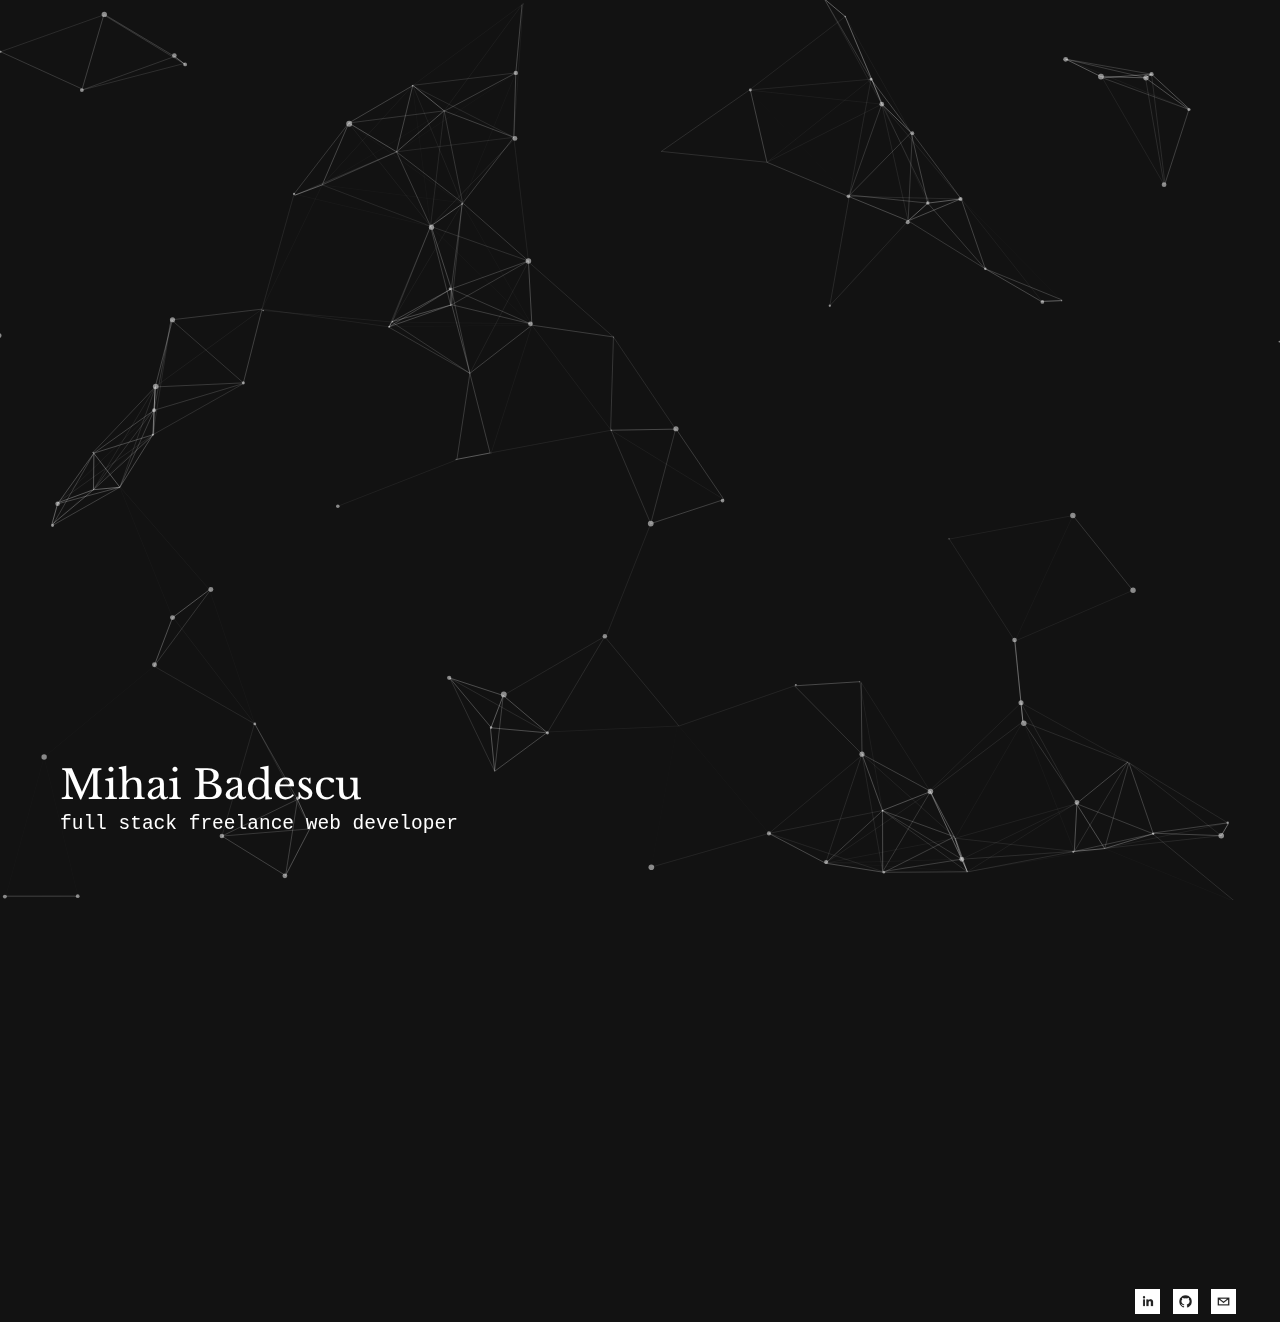
==== index.html @ 4c70988e "initial commit" ====
<!DOCTYPE html>
<html>
  <head>
    <link rel="shortcut icon" type="image/png" href="/favicon.png"/>
    <link href="css/main.css" rel="stylesheet" type="text/css"></link>
    <link rel="stylesheet" type="text/css" href="//fonts.googleapis.com/css?family=Libre+Baskerville:400,400italic,700normal,700italic"/>
    <title>Mihai Badescu</title>
  </head>
  <body>
    <div id='main'>
      <div id="bottom-text">
        <div class="name-box">
          <div class="name">
            Mihai Badescu
          </div>
          <div class="title">
            full stack freelance web developer
          </div>
        </div>
        <div class="links">
          <a href='https://www.linkedin.com/in/mihaibad' target="_blank" ><img src="img/social/linkedin.png" alt="linkedin" /></a>
          <a href='https://github.com/zawarudo' target="_blank" ><img src="img/social/github.png" alt="github" /></a>
          <a href='mailto:mihai@thembad.com'><img src="img/social/email.png" alt="email" /></a>
        </div>
      </div>
    </div>
    <div id="particles-js"></div> 
  </body>
<script src="js/lib/particles.min.js"></script>
<script type="text/javascript">
particlesJS("particles-js", {"particles":{"number":{"value":52,"density":{"enable":true,"value_area":552.4033491425909}},"color":{"value":"#ffffff"},"shape":{"type":"circle","stroke":{"width":0,"color":"#000000"},"polygon":{"nb_sides":4},"image":{"src":"img/github.svg","width":100,"height":100}},"opacity":{"value":0.5,"random":false,"anim":{"enable":false,"speed":1,"opacity_min":0.1,"sync":false}},"size":{"value":3,"random":true,"anim":{"enable":false,"speed":40,"size_min":0.1,"sync":false}},"line_linked":{"enable":true,"distance":150,"color":"#ffffff","opacity":0.4,"width":1},"move":{"enable":true,"speed":6,"direction":"none","random":false,"straight":false,"out_mode":"out","bounce":false,"attract":{"enable":false,"rotateX":600,"rotateY":1200}}},"interactivity":{"detect_on":"window","events":{"onhover":{"enable":false,"mode":"repulse"},"onclick":{"enable":true,"mode":"repulse"},"resize":true},"modes":{"grab":{"distance":400,"line_linked":{"opacity":1}},"bubble":{"distance":400,"size":40,"duration":2,"opacity":8,"speed":3},"repulse":{"distance":200,"duration":0.4},"push":{"particles_nb":4},"remove":{"particles_nb":2}}},"retina_detect":true});
</script>
<script>
  (function(i,s,o,g,r,a,m){i['GoogleAnalyticsObject']=r;i[r]=i[r]||function(){
  (i[r].q=i[r].q||[]).push(arguments)},i[r].l=1*new Date();a=s.createElement(o),
  m=s.getElementsByTagName(o)[0];a.async=1;a.src=g;m.parentNode.insertBefore(a,m)
  })(window,document,'script','//www.google-analytics.com/analytics.js','ga');
  ga('create', 'UA-71756042-1', 'auto');
  ga('send', 'pageview');
</script>
</html>
---- css/main.css ----
html, body, div, span, applet, object, iframe,
h1, h2, h3, h4, h5, h6, p, blockquote, pre,
a, abbr, acronym, address, big, cite, code,
del, dfn, em, img, ins, kbd, q, s, samp,
small, strike, strong, sub, sup, tt, var,
b, u, i, center,
dl, dt, dd, ol, ul, li,
fieldset, form, label, legend,
table, caption, tbody, tfoot, thead, tr, th, td,
article, aside, canvas, details, embed,
figure, figcaption, footer, header, hgroup,
menu, nav, output, ruby, section, summary,
time, mark, audio, video {
	margin: 0;
	padding: 0;
	border: 0;
	font-size: 100%;
	font: inherit;
	vertical-align: baseline;
}

/* HTML5 display-role reset for older browsers */
article, aside, details, figcaption, figure,
footer, header, hgroup, menu, nav, section {
	display: block;
}
body {
	line-height: 1;
}
ol, ul {
	list-style: none;
}
blockquote, q {
	quotes: none;
}
blockquote:before, blockquote:after,
q:before, q:after {
	content: '';
	content: none;
}
table {
	border-collapse: collapse;
	border-spacing: 0;
}

body {
  background-color: #121212;
}

@keyframes fadein {
    from { opacity: 0; }
    to   { opacity: 1; }
}

@keyframes slideup {
  from {
    top: 500px;
  }

  to {
    top: 0px;
  }
}

@keyframes fadein {
  from {
    opacity: 0;
  }
  to {
    opacity: 1;
  }
}
div#main{
  z-index: 200;
  background-size: 100%;
  background-repeat: no-repeat;
  background-position: 0% 15%;
  width: 100%;
  height: 100%;
  position: absolute;

  color: white;
  font-family: "Libre Baskerville";
}

.description .phrase, .title {
  animation: fadein 5s forwards;  
}

.title {
  font-family: monospace;
  /*animation: fadein 5s;*/
}

.links a {
  position: relative;
  top: 500px;
  animation: slideup 2s forwards;
}

.links a:nth-child(2) {
  animation-delay: 0.5s;
}

.links a:nth-child(3) {
  animation-delay: 1s;
}


#bottom-text {
  position: absolute;
  bottom: 0;
  width: 100%;

  display: flex;
  justify-content: space-between;
}

#bottom-text div.name-box {
  padding: 40px 0 40px 40px;
}

#bottom-text div.name-box div.name {
  font-size: 250%;
  padding: 20px 20px 0 20px;
}

#bottom-text div.name-box div.title {
  font-size: 150%;
  padding: 10px 20px 20px 20px;
}

#bottom-text div.description {
  padding: 40px 0 50px 20px;
  flex-grow: 2;
}

#bottom-text div.description .phrase {
  padding: 10px;
}

#bottom-text div.links {
  padding: 80px 40px 80px 80px;
}

#bottom-text div.links img {
  width: 25px;
  height: 25px;
  padding: 4px;
}

/* ---- particles.js container ---- */ #particles-js{ animation: fadein 40s forwards; z-index: 100; position:absolute; width: 100%; height: 100%; background-color: #121212; background-image: url(""); background-repeat: no-repeat; background-size: cover; background-position: 50% 50%; } /* ---- stats.js ---- */ .count-particles{ background: #000022; position: absolute; top: 48px; left: 0; width: 80px; color: #13E8E9; font-size: .8em; text-align: left; text-indent: 4px; line-height: 14px; padding-bottom: 2px; font-family: Helvetica, Arial, sans-serif; font-weight: bold; } .js-count-particles{ font-size: 1.1em; } #stats, .count-particles{ -webkit-user-select: none; margin-top: 5px; margin-left: 5px; } #stats{ border-radius: 3px 3px 0 0; overflow: hidden; } .count-particles{ border-radius: 0 0 3px 3px; }
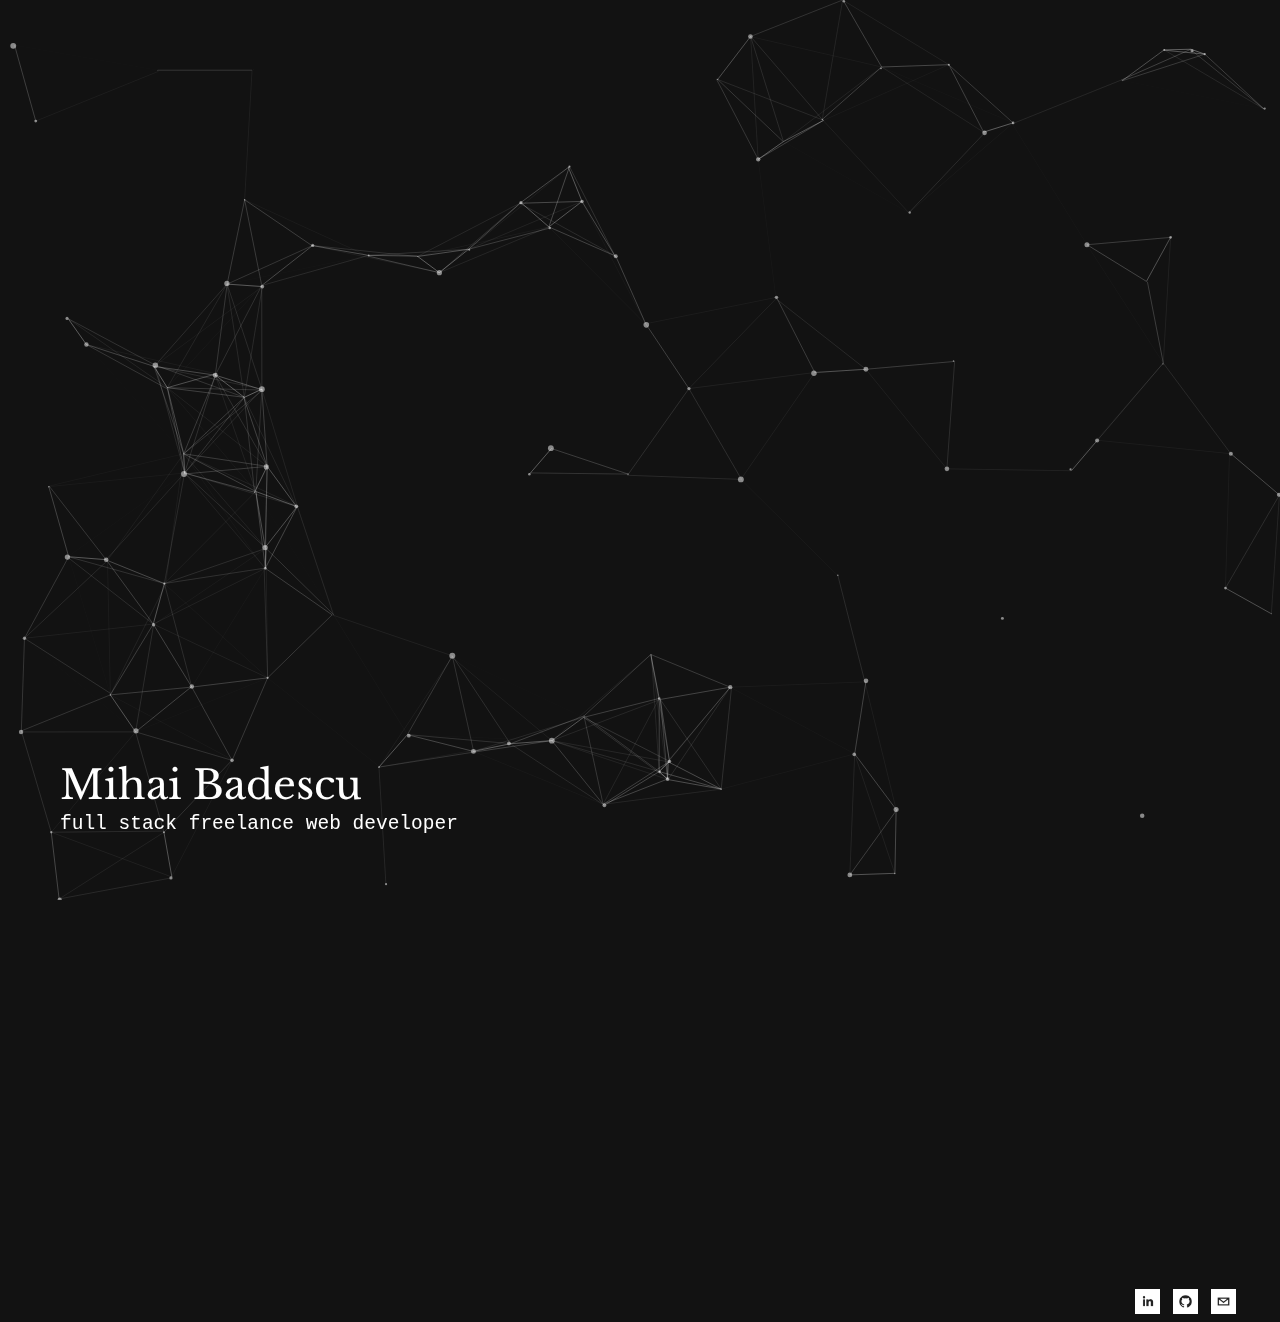
==== commit 5be3712e: "updated analytics" ====
--- a/index.html
+++ b/index.html
@@ -34,8 +34,8 @@
   (function(i,s,o,g,r,a,m){i['GoogleAnalyticsObject']=r;i[r]=i[r]||function(){
   (i[r].q=i[r].q||[]).push(arguments)},i[r].l=1*new Date();a=s.createElement(o),
   m=s.getElementsByTagName(o)[0];a.async=1;a.src=g;m.parentNode.insertBefore(a,m)
-  })(window,document,'script','//www.google-analytics.com/analytics.js','ga');
-  ga('create', 'UA-71756042-1', 'auto');
+  })(window,document,'script','https://www.google-analytics.com/analytics.js','ga');
+  ga('create', 'UA-71756042-2', 'auto');
   ga('send', 'pageview');
 </script>
 </html>
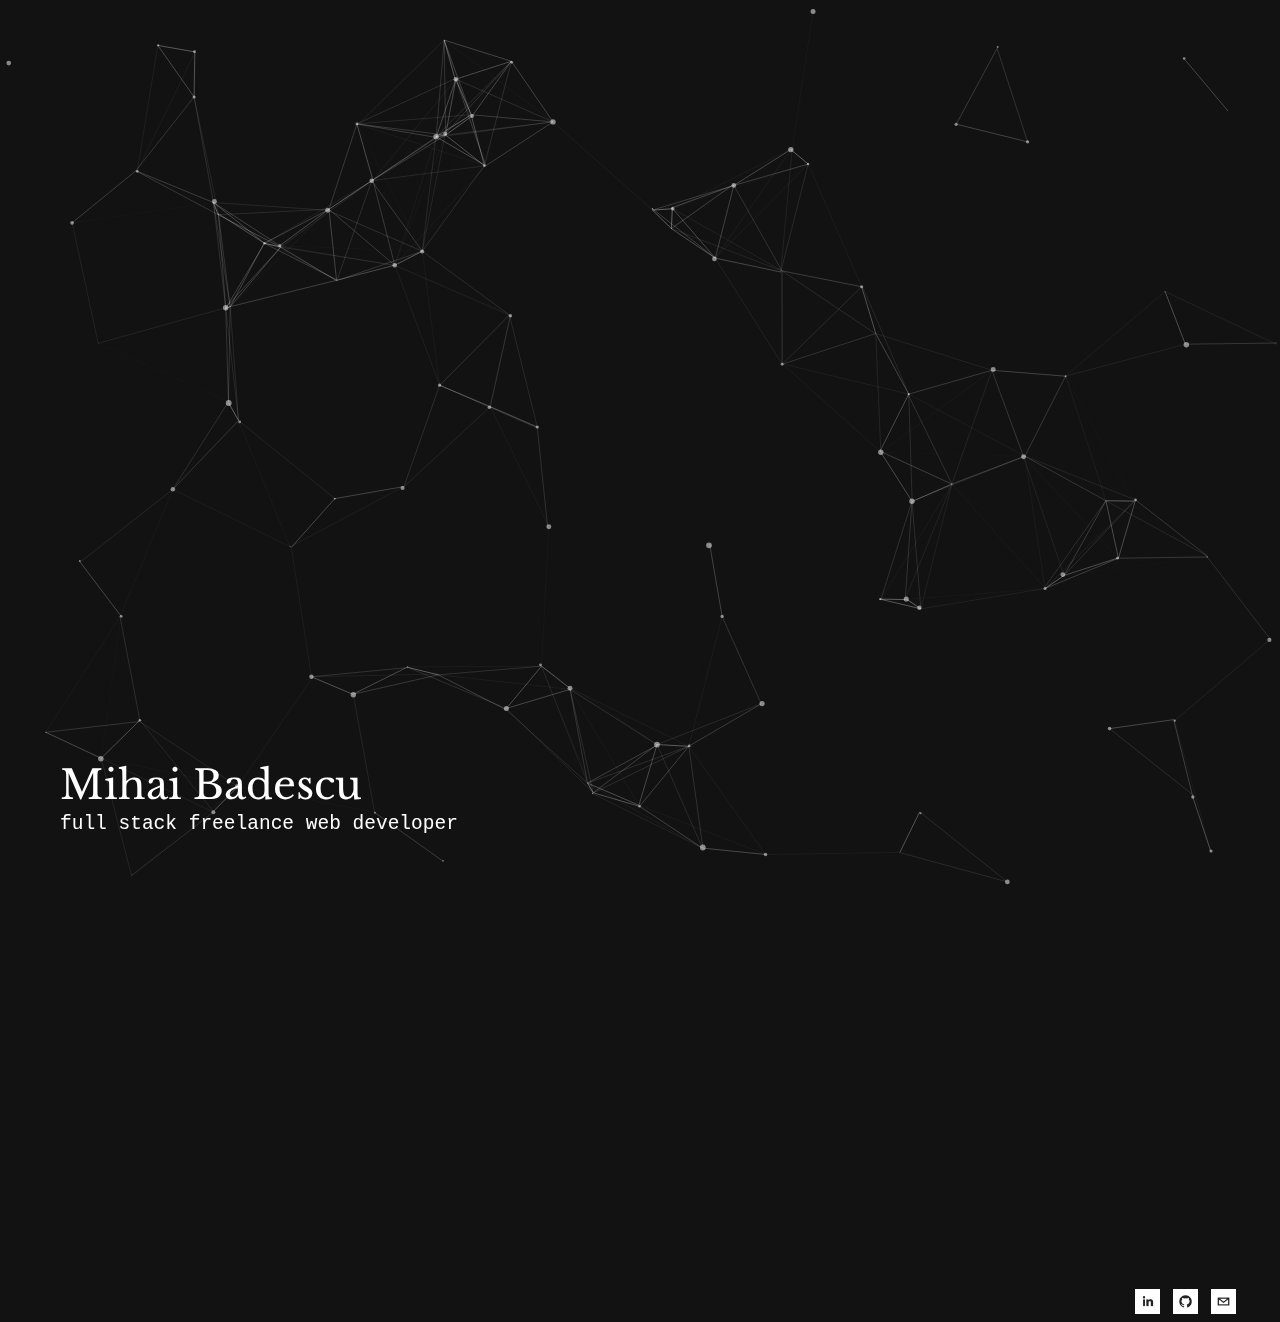
==== commit fd60ce47: "Added click tracking to links" ====
--- a/index.html
+++ b/index.html
@@ -37,5 +37,14 @@
   })(window,document,'script','https://www.google-analytics.com/analytics.js','ga');
   ga('create', 'UA-71756042-2', 'auto');
   ga('send', 'pageview');
+
+  var linksContainer = document.getElementsByClassName('links')[0];
+  var links = linksContainer.getElementsByTagName('a');
+  for(var i = 0; i < links.length; i++) {
+    var link = links[i];
+    link.onclick = function() {
+      ga('send', 'event', 'link', 'click', this.href);
+    }
+  }
 </script>
 </html>
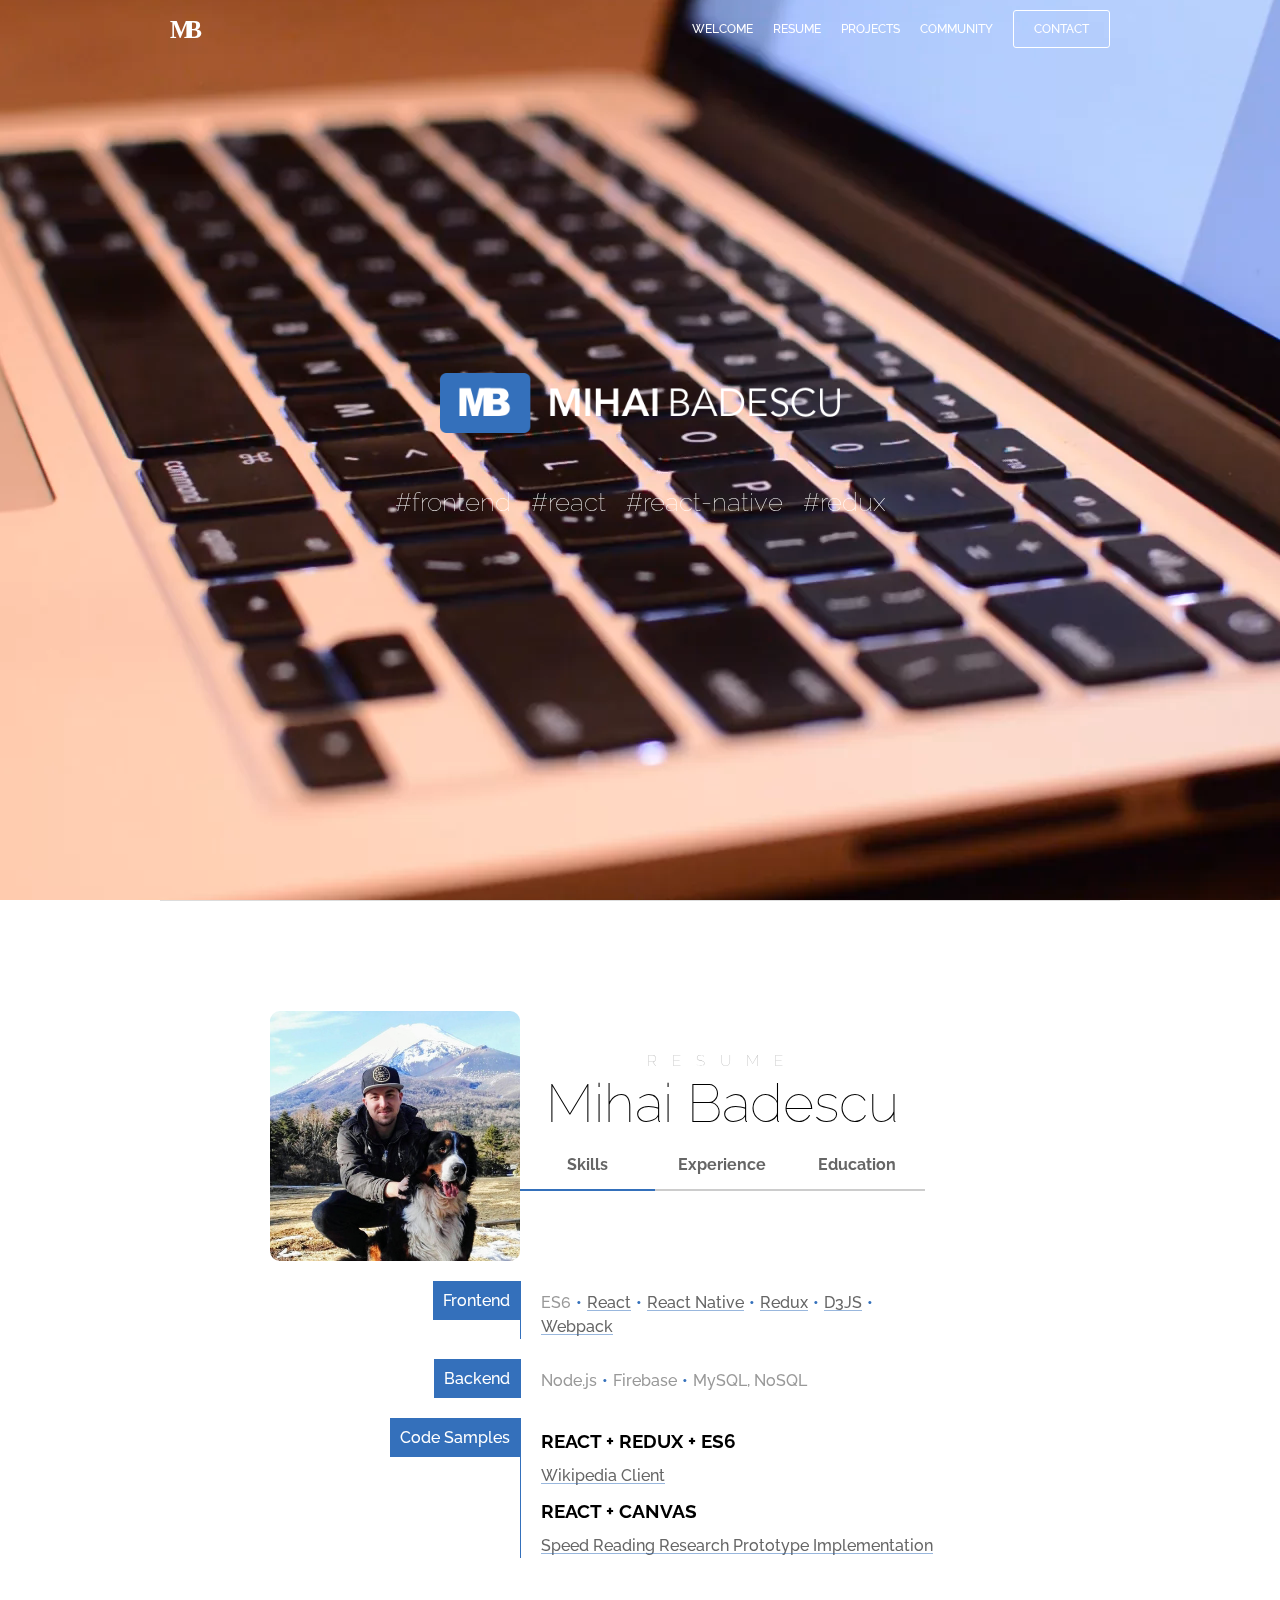
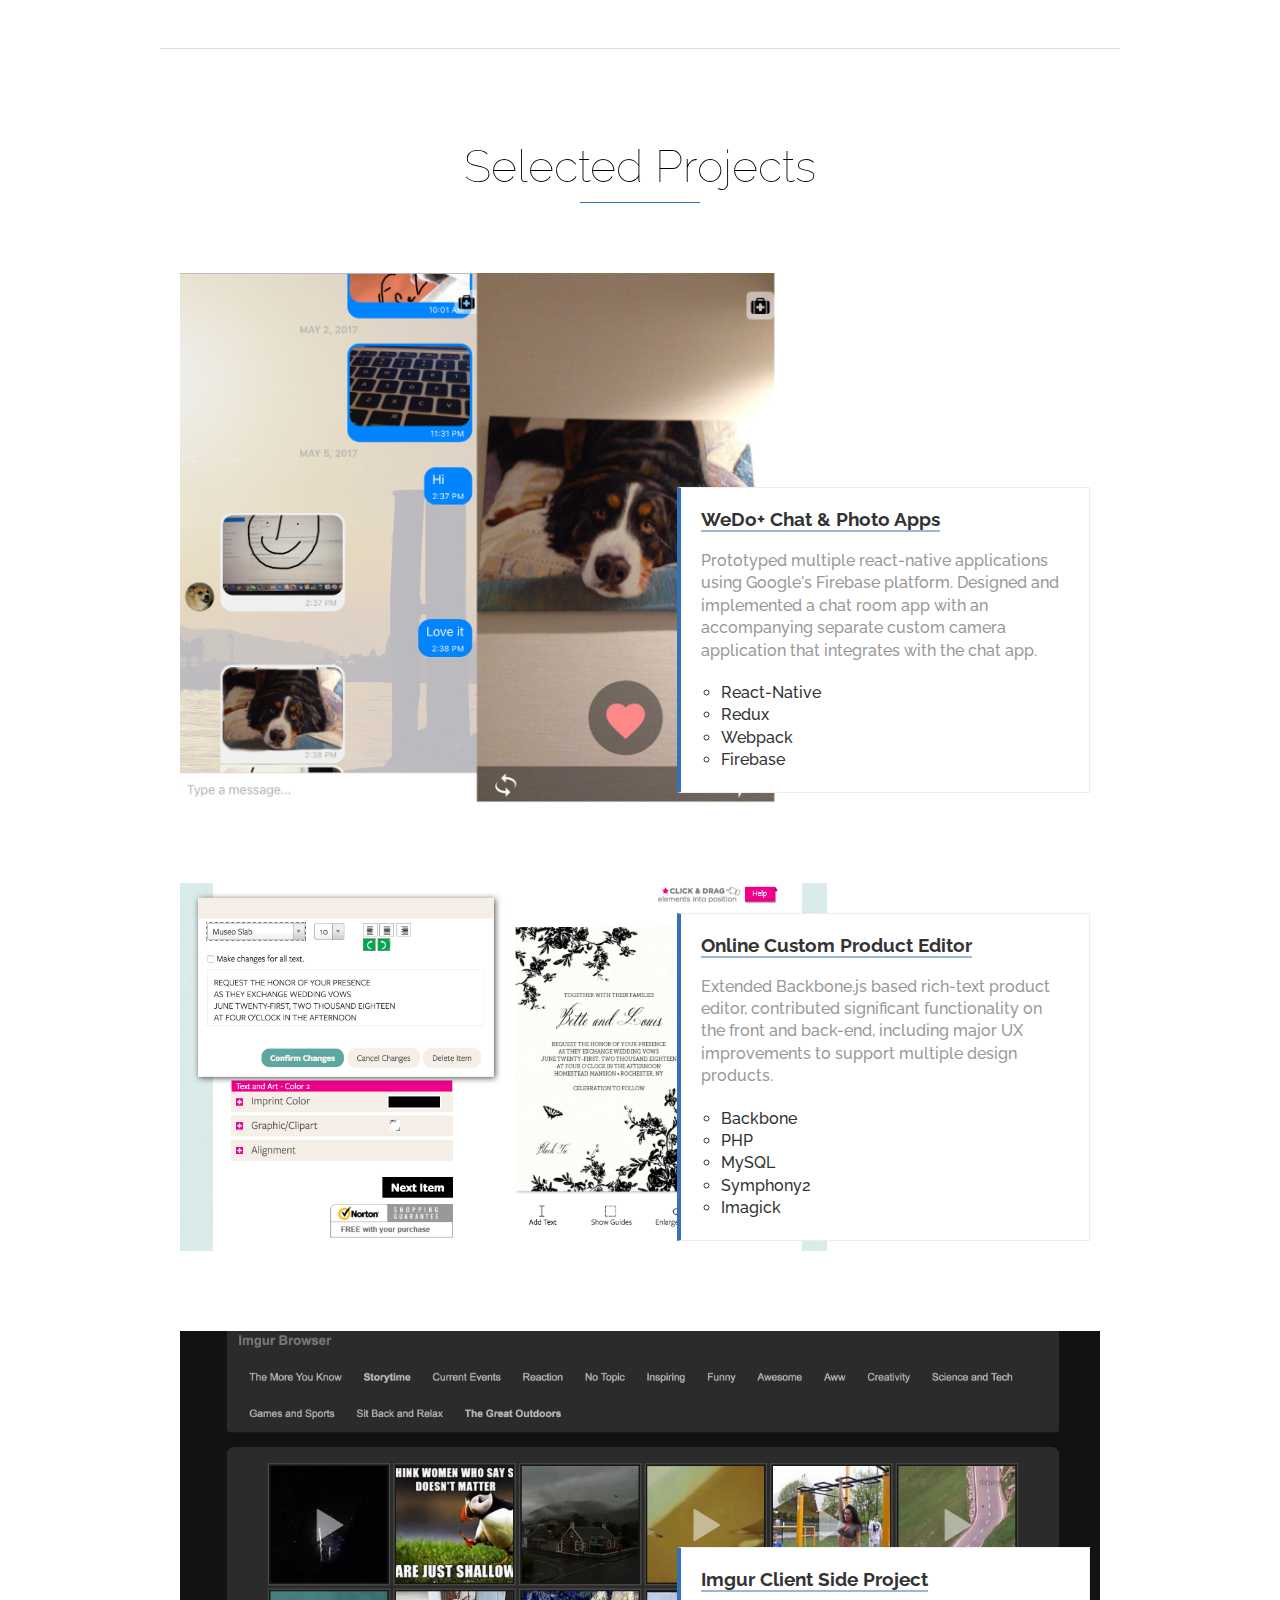
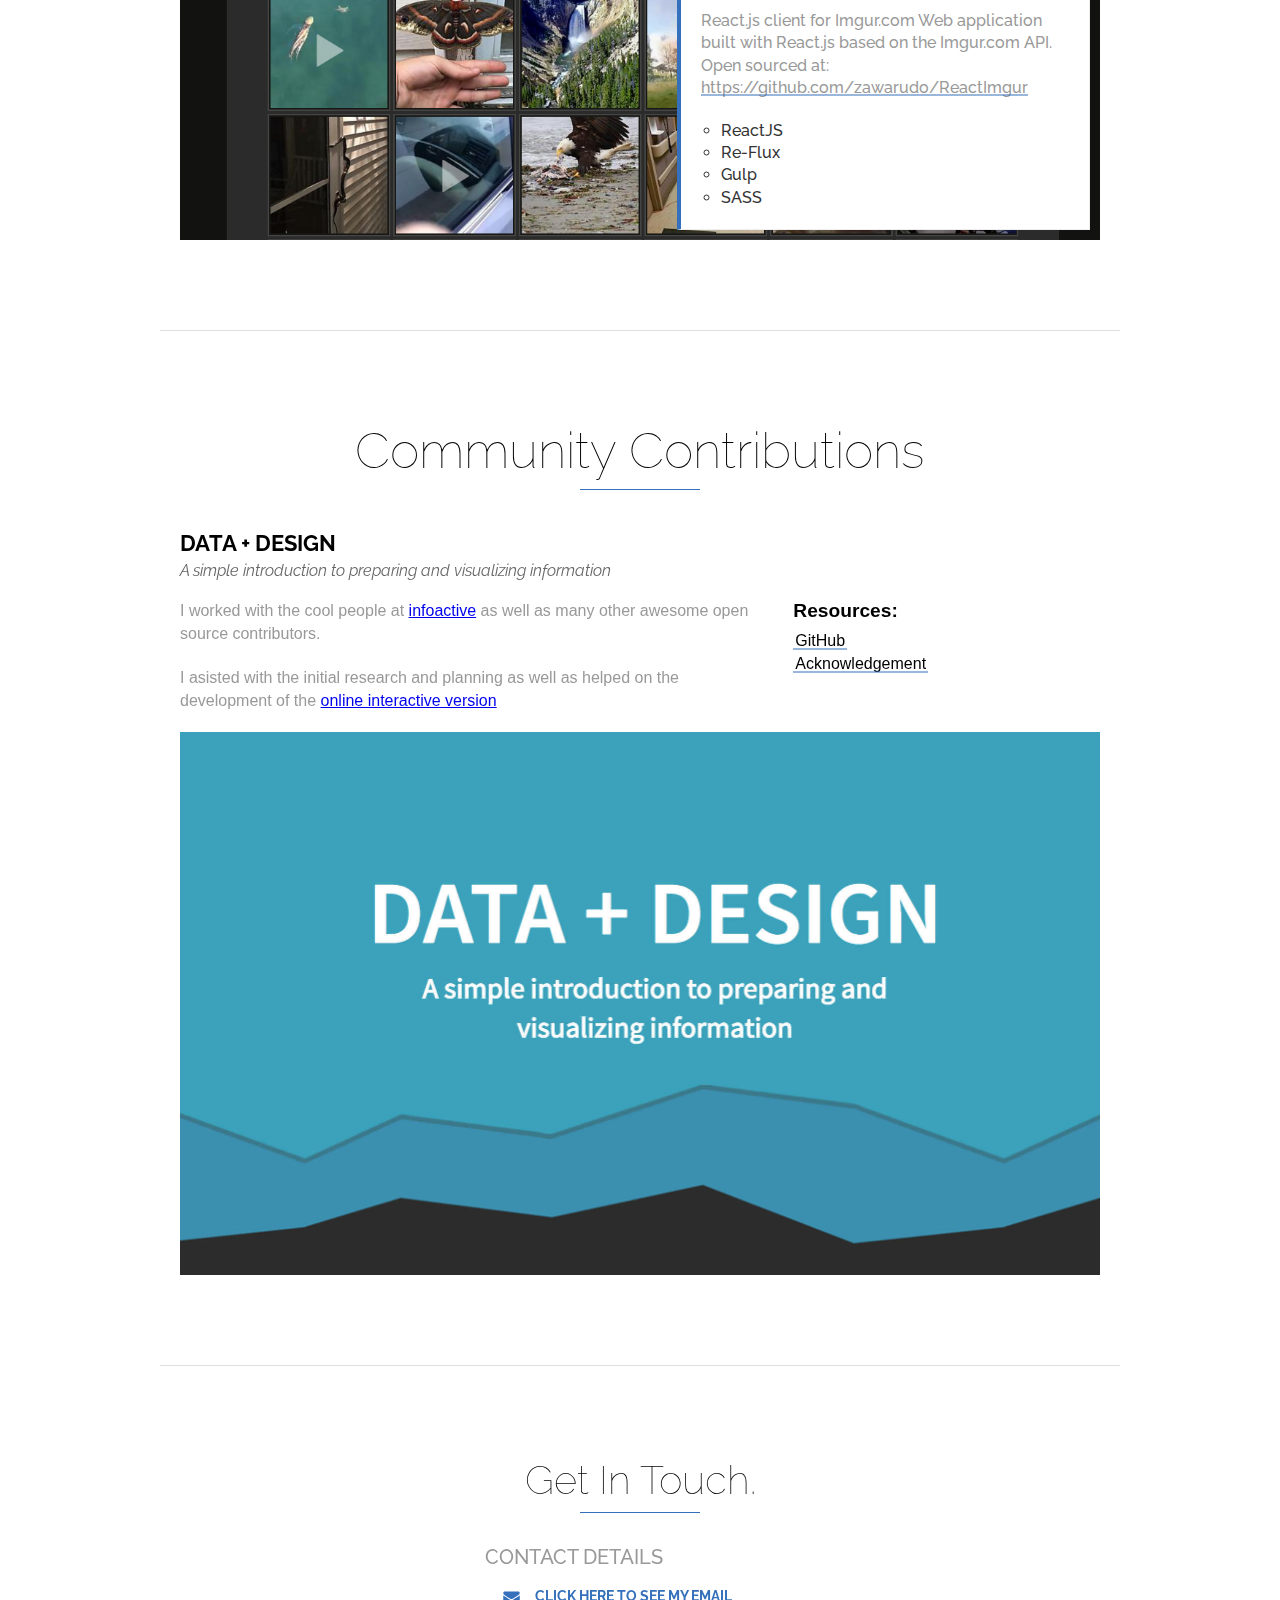
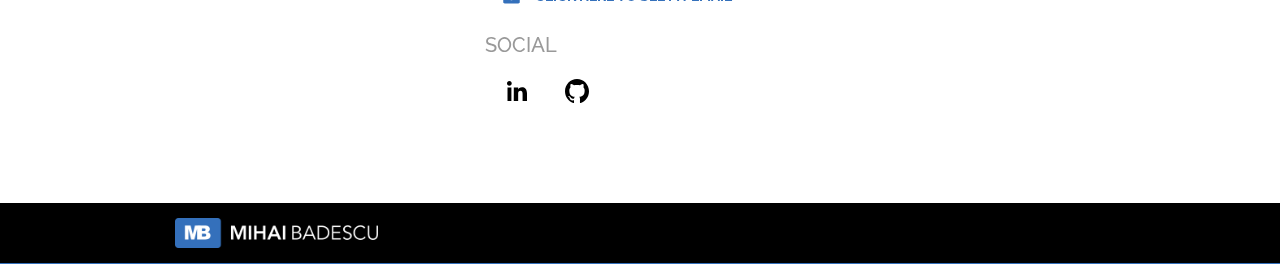
==== commit 80ad7bc4: "revamp" ====
--- a/index.html
+++ b/index.html
@@ -1,50 +1,40 @@
 <!DOCTYPE html>
-<html>
-  <head>
-    <link rel="shortcut icon" type="image/png" href="/favicon.png"/>
-    <link href="css/main.css" rel="stylesheet" type="text/css"></link>
-    <link rel="stylesheet" type="text/css" href="//fonts.googleapis.com/css?family=Libre+Baskerville:400,400italic,700normal,700italic"/>
-    <title>Mihai Badescu</title>
-  </head>
-  <body>
-    <div id='main'>
-      <div id="bottom-text">
-        <div class="name-box">
-          <div class="name">
-            Mihai Badescu
-          </div>
-          <div class="title">
-            full stack freelance web developer
-          </div>
-        </div>
-        <div class="links">
-          <a href='https://www.linkedin.com/in/mihaibad' target="_blank" ><img src="img/social/linkedin.png" alt="linkedin" /></a>
-          <a href='https://github.com/zawarudo' target="_blank" ><img src="img/social/github.png" alt="github" /></a>
-          <a href='mailto:mihai@thembad.com'><img src="img/social/email.png" alt="email" /></a>
-        </div>
-      </div>
-    </div>
-    <div id="particles-js"></div> 
-  </body>
-<script src="js/lib/particles.min.js"></script>
-<script type="text/javascript">
-particlesJS("particles-js", {"particles":{"number":{"value":52,"density":{"enable":true,"value_area":552.4033491425909}},"color":{"value":"#ffffff"},"shape":{"type":"circle","stroke":{"width":0,"color":"#000000"},"polygon":{"nb_sides":4},"image":{"src":"img/github.svg","width":100,"height":100}},"opacity":{"value":0.5,"random":false,"anim":{"enable":false,"speed":1,"opacity_min":0.1,"sync":false}},"size":{"value":3,"random":true,"anim":{"enable":false,"speed":40,"size_min":0.1,"sync":false}},"line_linked":{"enable":true,"distance":150,"color":"#ffffff","opacity":0.4,"width":1},"move":{"enable":true,"speed":6,"direction":"none","random":false,"straight":false,"out_mode":"out","bounce":false,"attract":{"enable":false,"rotateX":600,"rotateY":1200}}},"interactivity":{"detect_on":"window","events":{"onhover":{"enable":false,"mode":"repulse"},"onclick":{"enable":true,"mode":"repulse"},"resize":true},"modes":{"grab":{"distance":400,"line_linked":{"opacity":1}},"bubble":{"distance":400,"size":40,"duration":2,"opacity":8,"speed":3},"repulse":{"distance":200,"duration":0.4},"push":{"particles_nb":4},"remove":{"particles_nb":2}}},"retina_detect":true});
-</script>
-<script>
-  (function(i,s,o,g,r,a,m){i['GoogleAnalyticsObject']=r;i[r]=i[r]||function(){
-  (i[r].q=i[r].q||[]).push(arguments)},i[r].l=1*new Date();a=s.createElement(o),
-  m=s.getElementsByTagName(o)[0];a.async=1;a.src=g;m.parentNode.insertBefore(a,m)
-  })(window,document,'script','https://www.google-analytics.com/analytics.js','ga');
-  ga('create', 'UA-71756042-2', 'auto');
-  ga('send', 'pageview');
-
-  var linksContainer = document.getElementsByClassName('links')[0];
-  var links = linksContainer.getElementsByTagName('a');
-  for(var i = 0; i < links.length; i++) {
-    var link = links[i];
-    link.onclick = function() {
-      ga('send', 'event', 'link', 'click', this.href);
-    }
-  }
-</script>
-</html>
+<html lang=""><head><meta http-equiv="Content-Type" content="text/html; charset=UTF-8"><meta http-equiv="X-UA-Compatible" content="IE=edge"><meta name="viewport" content="width=device-width, initial-scale=1, maximum-scale=1"><title>Mihai Badescu - Frontend, React, React Native freelance developer</title><!-- Fallback to homescreen for Chrome <39 on Android--><meta name="mobile-web-app-capable" content="yes"><meta name="application-name" content="Mihai Badescu - Frontend, React, React Native Freelance Developer"><link rel="icon" sizes="192x192" href="./images/favicon.jpg"><!-- Add to homescreen for Safari on iOS--><meta name="apple-mobile-web-app-capable" content="yes"><meta name="apple-mobile-web-app-status-bar-style" content="black"><meta name="apple-mobile-web-app-title" content="Mihai Badescu"><link rel="apple-touch-icon" href="./images/favicon.jpg"><!-- Tile icon for Win8 (144x144 + tile color)--><!-- SEO--><meta name="Title" content="Mihai Badescu - Frontend, React, React Native Freelance Developer"><meta name="Description" content="My name is Mihai Badescu, and I am a Frontend Consultant specializing in React and React Native"><meta name="Subject" content="Frontend Consultant specializing in React and React Native"><meta name="Language" content="english"><meta name="Keywords" content="mihaibadescu, mihai, badescu, frontend, mobile, react, ios, mobile app, reactnative, freelance, react-native, developer, consultant, tokyo, chicago"><meta name="author" content="Mihai Badescu"><!-- OG--><meta property="og:image" content="./images/favicon.jpg"><meta property="og:title" content="Mihai Badescu - frontend, React, React Navite, Redux and mobile apps developer"><meta property="og:site_name" content="Mihai Badescu - frontend, react, react native, redux and mobile apps developer"><meta property="og:url" content="http://thembad.com/"><meta property="og:description" content="Frontend Consultant specializing in React and React Native"><meta property="og:type" content="article"><meta name="robots" content="index,follow"><!-- Google font--><link href="http://fonts.googleapis.com/css?family=Raleway:100,400" rel="stylesheet" type="text/css"><!-- Page styles--><link rel="stylesheet" href="./css/index.css"></head><body><div class="top-bar"><div class="top-bar-content_wrapper"><div class="logo">
+<svg width="69px" height="45px" viewBox="0 0 69 45" version="1.1" xmlns="http://www.w3.org/2000/svg" xmlns:xlink="http://www.w3.org/1999/xlink">
+<title>logo</title>
+<desc>Created with Sketch.</desc>
+<defs></defs>
+<g id="Page-1" stroke="none" stroke-width="1" fill="none" fill-rule="evenodd" font-size="48" font-family="Arial-Black, Arial Black" font-weight="700">
+<g id="Group" transform="translate(-21.000000, -13.000000)" fill="#FFFFFF">
+<text id="B">
+ <tspan x="52" y="53">B</tspan>
+</text>
+<text id="M">
+ <tspan x="21" y="53">M</tspan>
+</text>
+</g>
+</g>
+</svg></div><ul class="top-bar-menu"><li class="open_menu_button">Menu</li><li class="close_menu_button"><span>X</span></li><li><a href="#welcome">Welcome</a></li><li><a href="#resume">Resume</a></li><li><a href="#projects">Projects</a></li><li><a href="#community">Community</a></li><li><li class="is-contact"><a href="#contact">Contact</a></li></ul></div></div><div id="welcome" class="welcome section"><video autoplay="" loop="" id="bg_video"><source src="/video/video.webm" type="video/webm">
+<source src="/video/video.mp4" type="video/mp4"></video><div class="welcome-overlay"></div><div class="welcome-body"><img src="./images/color-logo.png" class="color-logo"><h1> </h1><ul class="tags"><li>#frontend</li><li>#react</li><li>#react-native</li><li>#redux</li></ul></div></div><div id="resume" class="resume section"><div class="resume-body section-body"><div class="resume-header"><div class="resume-header_body"><div class="avatar-box"><img src="./images/avatar.jpg" alt="Mihai Badescu resume avatar"></div><div class="title-box"><div class="subtitle">Resume</div><div class="title">Mihai Badescu</div><ul class="menu"><li data-activate="skills" class="is-skills is-active">Skills</li><li data-activate="work_experience" class="is-work_experience">Experience</li><li data-activate="education" class="is-education">Education</li></ul></div></div></div><ul class="resume-block is-skills is-active"><li><div class="rb-side"><div class="rb-label">Frontend</div></div><div class="rb-content"><div class="rb-label">Frontend</div><ul class="rb-list"><li>ES6</li><li><a href="https://facebook.github.io/react/" target="_blank">React</a></li><li><a href="https://facebook.github.io/react-native/" target="_blank">React&nbsp;Native</a></li><li><a href="http://redux.js.org/" target="_blank">Redux</a></li><li><a href="https://d3js.org/" target="_blank">D3JS</a></li><li><a href="https://webpack.js.org/">Webpack</a></li></ul></div></li><li><div class="rb-side"><div class="rb-label">Backend</div></div><div class="rb-content"><div class="rb-label">Backend</div><ul class="rb-list"><li>Node.js</li><li>Firebase</li><li>MySQL, NoSQL</li></ul></div></li><li><div class="rb-side"><div class="rb-label">Code Samples</div></div><div class="rb-content"><div class="rb-label">Code sample</div><h3 class="rb-title">React + Redux + ES6</h3><ul class="rb-list"><li><a href="https://github.com/zawarudo/wikipedia-react-redux/" target="_blank">Wikipedia Client</a></li></ul><h3 class="rb-title">React + Canvas</h3><ul class="rb-list"><li><a href="https://github.com/zawarudo/CatReader/" target="_blank">Speed Reading Research Prototype Implementation</a></li></ul></div></li></ul><ul class="resume-block is-work_experience"><li><div class="rb-side"><div class="rb-label">2017 - now</div></div><div class="rb-content"><div class="rb-degree">Freelance Front-End React/React-Native developer</div><h3 class="rb-title"><span>Freelance, </span>Tokyo</h3><div class="rb-abstract">Offering consulting services, with focus on <a href="https://facebook.github.io/react/" target="_blank">React</a>, <a href="https://facebook.github.io/react-native/" target="_blank">React&nbsp;Native</a> and other modern front end technologies.</div></div></li><li><div class="rb-side"><div class="rb-label">2014 - 2016</div></div><div class="rb-content"><div class="rb-degree">FullStack Ecommerce Developer</div><h3 class="rb-title"><span>For Your Party, </span>Chicago</h3><div class="rb-abstract">Implemented multiple features, bug fixes and performance improvements on a range of technologies across both B2B and B2C codebases.</br></br>
+Evangelized best practices and created resources in a wiki, that helped accelerate development process, clarify coding standards, and improve maintainability.</br></br>
+Simplified a week long manual task to less than 10 minutes by implementing an automated product error checker using PhantomJS in one week to be able to identify erroneous designs in our products.</div></div></li><li><div class="rb-side"><div class="rb-label">2013 - 2014</div></div><div class="rb-content"><div class="rb-degree">Analytics Suite Developer</div><h3 class="rb-title"><span>Alan Ross Machinery </span>Chicago</h3><div class="rb-abstract">Contracted as designer and developer to create a suite of web-based data analysis tools.</br></br>
+Implemented interactive data visualization tools using D3.js which allowed rich exploration of the company’s data for decision makers.</div></div></li></ul><ul class="resume-block is-education"><li><div class="rb-side"><div class="rb-label">2008 - 2012</div></div><div class="rb-content"><div class="rb-degree">Bachelor of Science: Computer Science</div><h3 class="rb-title">Illinois Institute Of Technology, Chicago</h3></div></li></ul></div></div><div id="projects" class="projects section"><div class="projects-body section-body"><h2 class="section-title fit-text">Selected Projects</h2><div id="projects-react"></div></div></div><div id="community" class="community section"><div class="community-body section-body"><h2 class="section-title fit-text">Community Contributions</h2><div class="b-community_event"><h3 class="b-ce-title">DATA + DESIGN<div class="b-ce-date">A simple introduction to preparing and visualizing information</div></h3><div class="pure-g"><div class="pure-u-1 pure-u-lg-2-3"><div class="b-ce-description">I worked with the cool people at <a href="https://infoactive.co">infoactive</a> as well as many other awesome open source contributors.</br></br> I asisted with the initial research and planning as well as helped on the development of the <a href="https://infoactive.co/data-design/titlepage01.html">online interactive version</a></div></div><div class="pure-u-1 pure-u-lg-1-3"><div class="b-ce-resources"><strong>Resources:</strong><ul><li><a href="https://github.com/infoactive/data-design/">GitHub</a></li><li><a href="https://infoactive.co/data-design/acknowledgments01.html">Acknowledgement</a></li></ul></div></div></div><div class="communityItem"><img src="./images/portfolio/data_design.jpg" alt=""></div></div></div></div><div id="contact" class="contact section"><div class="contact-body section-body"><div class="contact-data"><h2 class="section-title">Get In Touch.</h2><h4 class="section-subtitle">Contact details</h4><ul class="contact-details-list"><li><div class="icon"><svg width="40px" height="40px" viewBox="0 0 40 40" version="1.1" xmlns="http://www.w3.org/2000/svg" xmlns:xlink="http://www.w3.org/1999/xlink" xmlns:sketch="http://www.bohemiancoding.com/sketch/ns">
+<g id="email">
+<path d="M13.1115479,18.9319176 C13.389863,19.1136566 14.228726,19.6535732 15.6282877,20.5512492 C17.0278493,21.4489252 18.0999726,22.1401747 18.8448082,22.6248583 C18.9266301,22.6779992 19.1005205,22.7934864 19.3664795,22.9714595 C19.6324384,23.149572 19.8534932,23.293652 20.0293425,23.4034207 C20.2053425,23.5131893 20.4181096,23.6363478 20.6677945,23.7726171 C20.9174795,23.9088864 21.1528493,24.0112628 21.3737534,24.0791882 C21.5948082,24.1475321 21.7994384,24.1814251 21.9876438,24.1814251 L22,24.1814251 L22.0123562,24.1814251 C22.2005616,24.1814251 22.4051918,24.1475321 22.6262466,24.0791882 C22.8471507,24.0112628 23.0826712,23.908747 23.3322055,23.7726171 C23.5817397,23.6362083 23.7945068,23.5131893 23.9705068,23.4034207 C24.1465068,23.293652 24.367411,23.149572 24.6333699,22.9714595 C24.8993288,22.7933469 25.0733699,22.6779992 25.1551918,22.6248583 C25.9080137,22.1400352 27.8233699,20.9090085 30.9006575,18.9316387 C31.4981233,18.545426 31.9971918,18.0794323 32.3983151,17.5339366 C32.799589,16.9887198 33,16.4167233 33,15.8182262 C33,15.3182 32.8054658,14.8901442 32.4166986,14.5340586 C32.0279315,14.177973 31.5674384,14 31.0356712,14 L12.9641781,14 C12.3340137,14 11.8491096,14.196942 11.5094658,14.5908259 C11.1698219,14.9848493 11,15.4773437 11,16.0681695 C11,16.5454609 11.2251233,17.0626427 11.6752192,17.6194362 C12.1253151,18.1762296 12.6041918,18.6137699 13.1115479,18.9319176 Z M31.7722192,20.1477413 C29.0879178,21.8294193 27.0497534,23.1363216 25.6586301,24.0681695 C25.1921096,24.3863173 24.813589,24.6345869 24.5229178,24.8124205 C24.2323973,24.990533 23.8457397,25.1722719 23.3627945,25.3579162 C22.88,25.5435605 22.4299041,25.6363129 22.0125068,25.6363129 L22,25.6363129 L21.9876438,25.6363129 C21.5702466,25.6363129 21.12,25.5435605 20.6372055,25.3579162 C20.154411,25.1722719 19.7676027,24.990533 19.4770822,24.8124205 C19.1865616,24.6345869 18.8080411,24.3863173 18.3415205,24.0681695 C17.2365479,23.3182 15.2027534,22.0112977 12.2399863,20.1477413 C11.7734658,19.8599997 11.360137,19.5302753 11,19.1591262 L11,28.1816343 C11,28.6818 11.192274,29.1097163 11.5769726,29.4658019 C11.9616712,29.822027 12.4241233,30 12.9643288,30 L31.0358219,30 C31.5758767,30 32.0383288,29.822027 32.4230274,29.4658019 C32.8078767,29.1095769 33,28.6818 33,28.1816343 L33,19.1591262 C32.648,19.522604 32.2388904,19.8523284 31.7722192,20.1477413 Z" id="Shape"></path>
+</g>
+</svg></div><span class="show-m">Click here to see my email</span></li></ul><h4 class="section-subtitle">Social</h4><ul class="contact-social-list"><li><a href="https://www.linkedin.com/in/mihaibad" target="_blank"><i><svg width="40px" height="40px" viewBox="0 0 40 40" version="1.1" xmlns="http://www.w3.org/2000/svg" xmlns:xlink="http://www.w3.org/1999/xlink" xmlns:sketch="http://www.bohemiancoding.com/sketch/ns">
+<g id="linkedin">
+<path d="M12.5044685,18.4131131 L16.4026341,18.4131131 L16.4026341,31.9987194 L12.5044685,31.9987194 L12.5044685,18.4131131 Z M14.3541863,16.7137918 L14.3259643,16.7137918 C12.9148636,16.7137918 12,15.6752465 12,14.3600973 C12,13.0180561 12.9419097,12 14.3812324,12 C15.8193791,12 16.7036689,13.0154949 16.7318909,14.3562556 C16.7318909,15.6714048 15.8193791,16.7137918 14.3541863,16.7137918 L14.3541863,16.7137918 Z M32,32 L27.5797272,32 L27.5797272,24.9683698 C27.5797272,23.1281854 26.8882879,21.8732232 25.3678269,21.8732232 C24.2048448,21.8732232 23.5580903,22.7196824 23.2570555,23.537969 C23.1441675,23.8299398 23.1618062,24.2384428 23.1618062,24.6482264 L23.1618062,32 L18.7826905,32 C18.7826905,32 18.8391345,19.5451402 18.7826905,18.4131131 L23.1618062,18.4131131 L23.1618062,20.5452683 C23.420508,19.6130106 24.8198495,18.2824946 27.0529163,18.2824946 C29.8233772,18.2824946 32,20.2379306 32,24.4446152 L32,32 L32,32 Z" id="Shape"></path>
+</g>
+</svg>
+</i></a><li><a href="https://github.com/zawarudo" target="_blank"><i><svg width="40px" height="40px" viewBox="0 0 40 40" version="1.1" xmlns="http://www.w3.org/2000/svg" xmlns:xlink="http://www.w3.org/1999/xlink" xmlns:sketch="http://www.bohemiancoding.com/sketch/ns">
+<g id="github">
+ <path d="M10,22.3044338 C10,27.7398363 13.4380429,32.3519218 18.2065134,33.9789169 C18.8069002,34.0922174 19.0256914,33.7122831 19.0256914,33.3859777 C19.0256914,33.0936624 19.015378,32.3201977 19.0094846,31.2936952 C15.671629,32.0369464 14.9673716,29.6440399 14.9673716,29.6440399 C14.4214985,28.2224964 13.634734,27.8440727 13.634734,27.8440727 C12.5451978,27.0804274 13.7172412,27.0962895 13.7172412,27.0962895 C14.921698,27.1831532 15.555235,28.3644997 15.555235,28.3644997 C16.6263544,30.2445326 18.364161,29.7014455 19.0477915,29.3864702 C19.1568188,28.5911007 19.4669572,28.0495243 19.8095092,27.741347 C17.1449707,27.4309036 14.3434114,26.3756983 14.3434114,21.660887 C14.3434114,20.3171431 14.8111974,19.2188837 15.5788084,18.3585552 C15.4557844,18.0473565 15.0439854,16.7965191 15.6966758,15.1030543 C15.6966758,15.1030543 16.7044415,14.7714615 18.9962246,16.3637112 C19.9538967,16.0910346 20.9800792,15.9543187 22.0003683,15.9497867 C23.0199208,15.9543187 24.0461033,16.0910346 25.0052488,16.3637112 C27.2955585,14.7714615 28.3018509,15.1030543 28.3018509,15.1030543 C28.9560146,16.7965191 28.5442156,18.0473565 28.4211916,18.3585552 C29.1902759,19.2188837 29.6543786,20.3171431 29.6543786,21.660887 C29.6543786,26.3870284 26.8491359,27.4271269 24.1757574,27.7322829 C24.6067098,28.1122172 24.9897787,28.8630219 24.9897787,30.0103782 C24.9897787,31.6555014 24.9757819,32.9826279 24.9757819,33.3859777 C24.9757819,33.7153044 25.1916265,34.0975048 25.8008533,33.9774062 C30.5649038,32.3473898 34,27.7390809 34,22.3044338 C34,15.5086701 28.6267227,10 21.998895,10 C15.3732773,10 10,15.5086701 10,22.3044338 Z" id="Shape"></path>
+</g>
+</svg>
+</i></a></li></ul></div></div></div><div class="footer"><div class="footer-content_wrapper"><div class="footer-logo"><img src="./images/color-logo.png" alt="Mihai Badescu logo"><span>Mihai Badescu</span></div><div class="footer-text"></div></div></div><script src="./script/build.min.js"></script><script>(function(i,s,o,g,r,a,m){i['GoogleAnalyticsObject']=r;i[r]=i[r]||function(){
+(i[r].q=i[r].q||[]).push(arguments)},i[r].l=1*new Date();a=s.createElement(o),
+m=s.getElementsByTagName(o)[0];a.async=1;a.src=g;m.parentNode.insertBefore(a,m)
+})(window,document,'script','//www.google-analytics.com/analytics.js','ga');
+ga('create', 'UA-71756042-2', 'auto');
+ga('send', 'pageview');</script></body></html>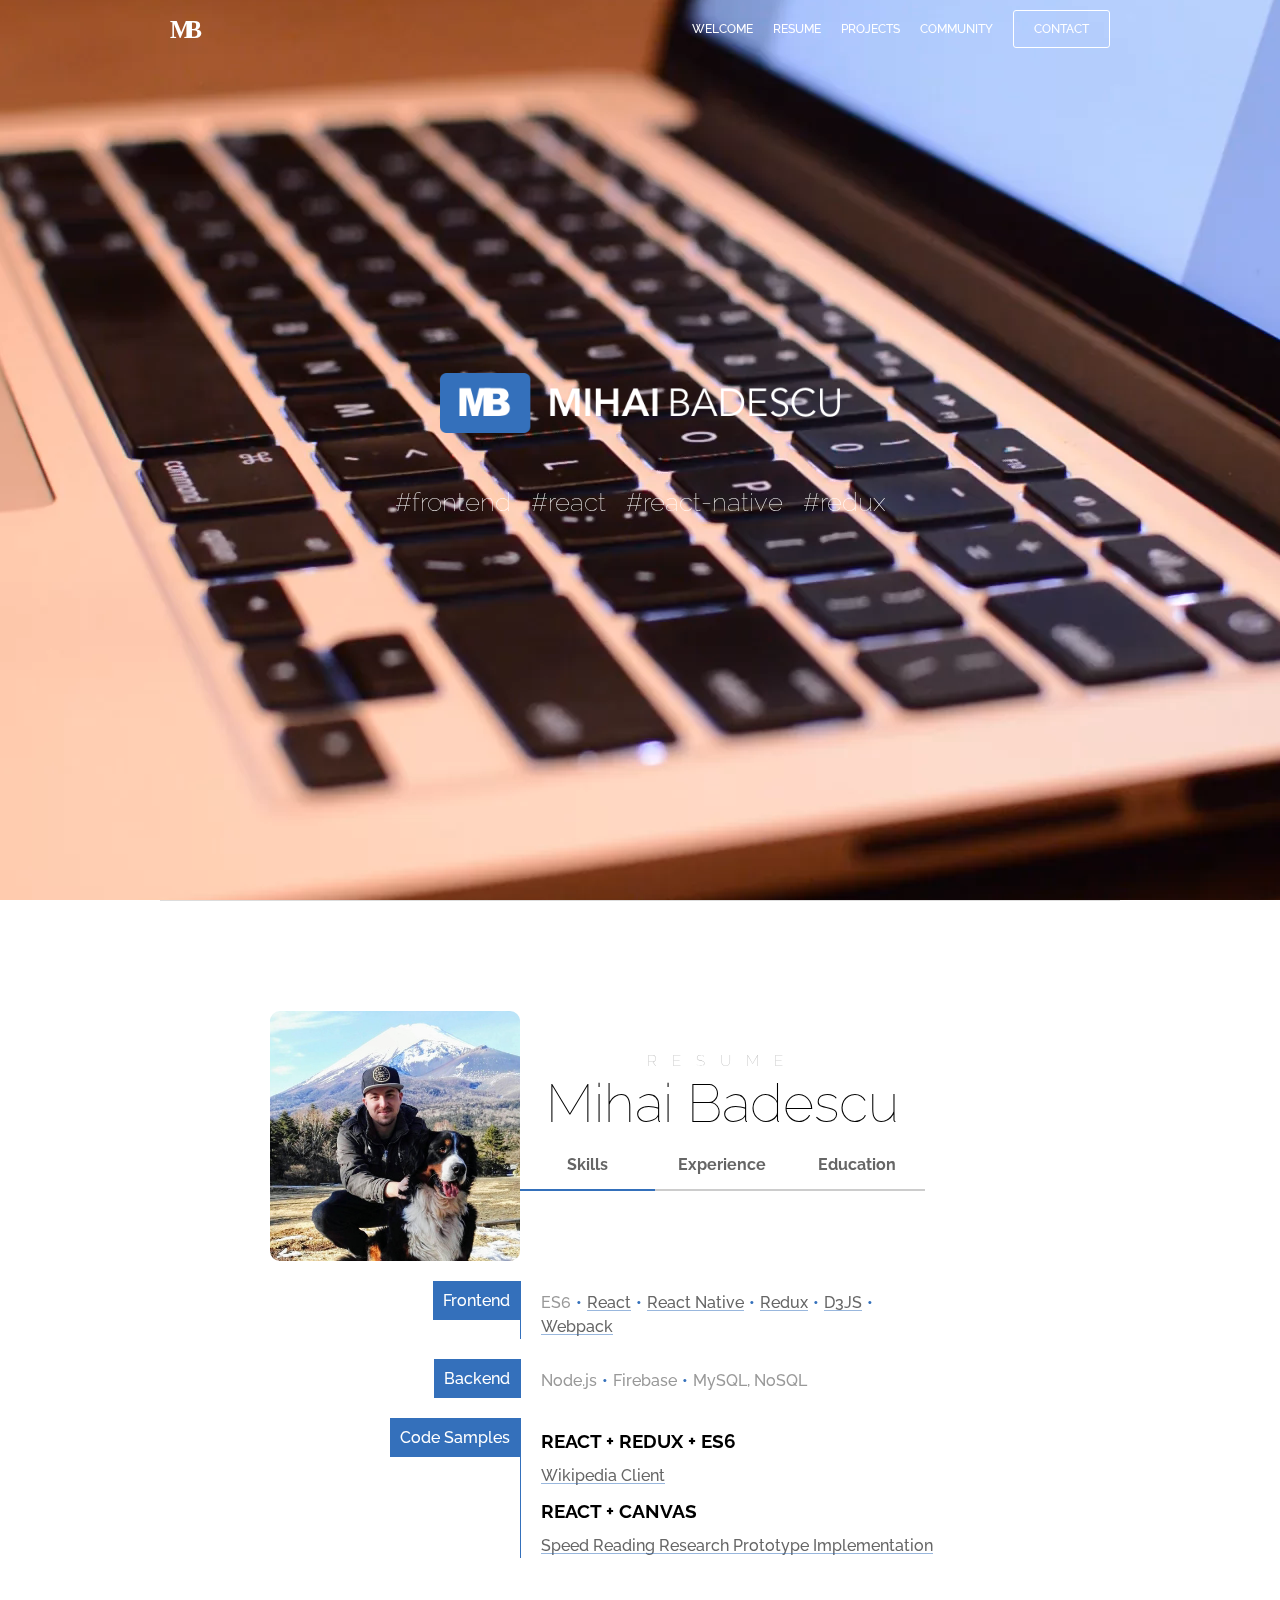
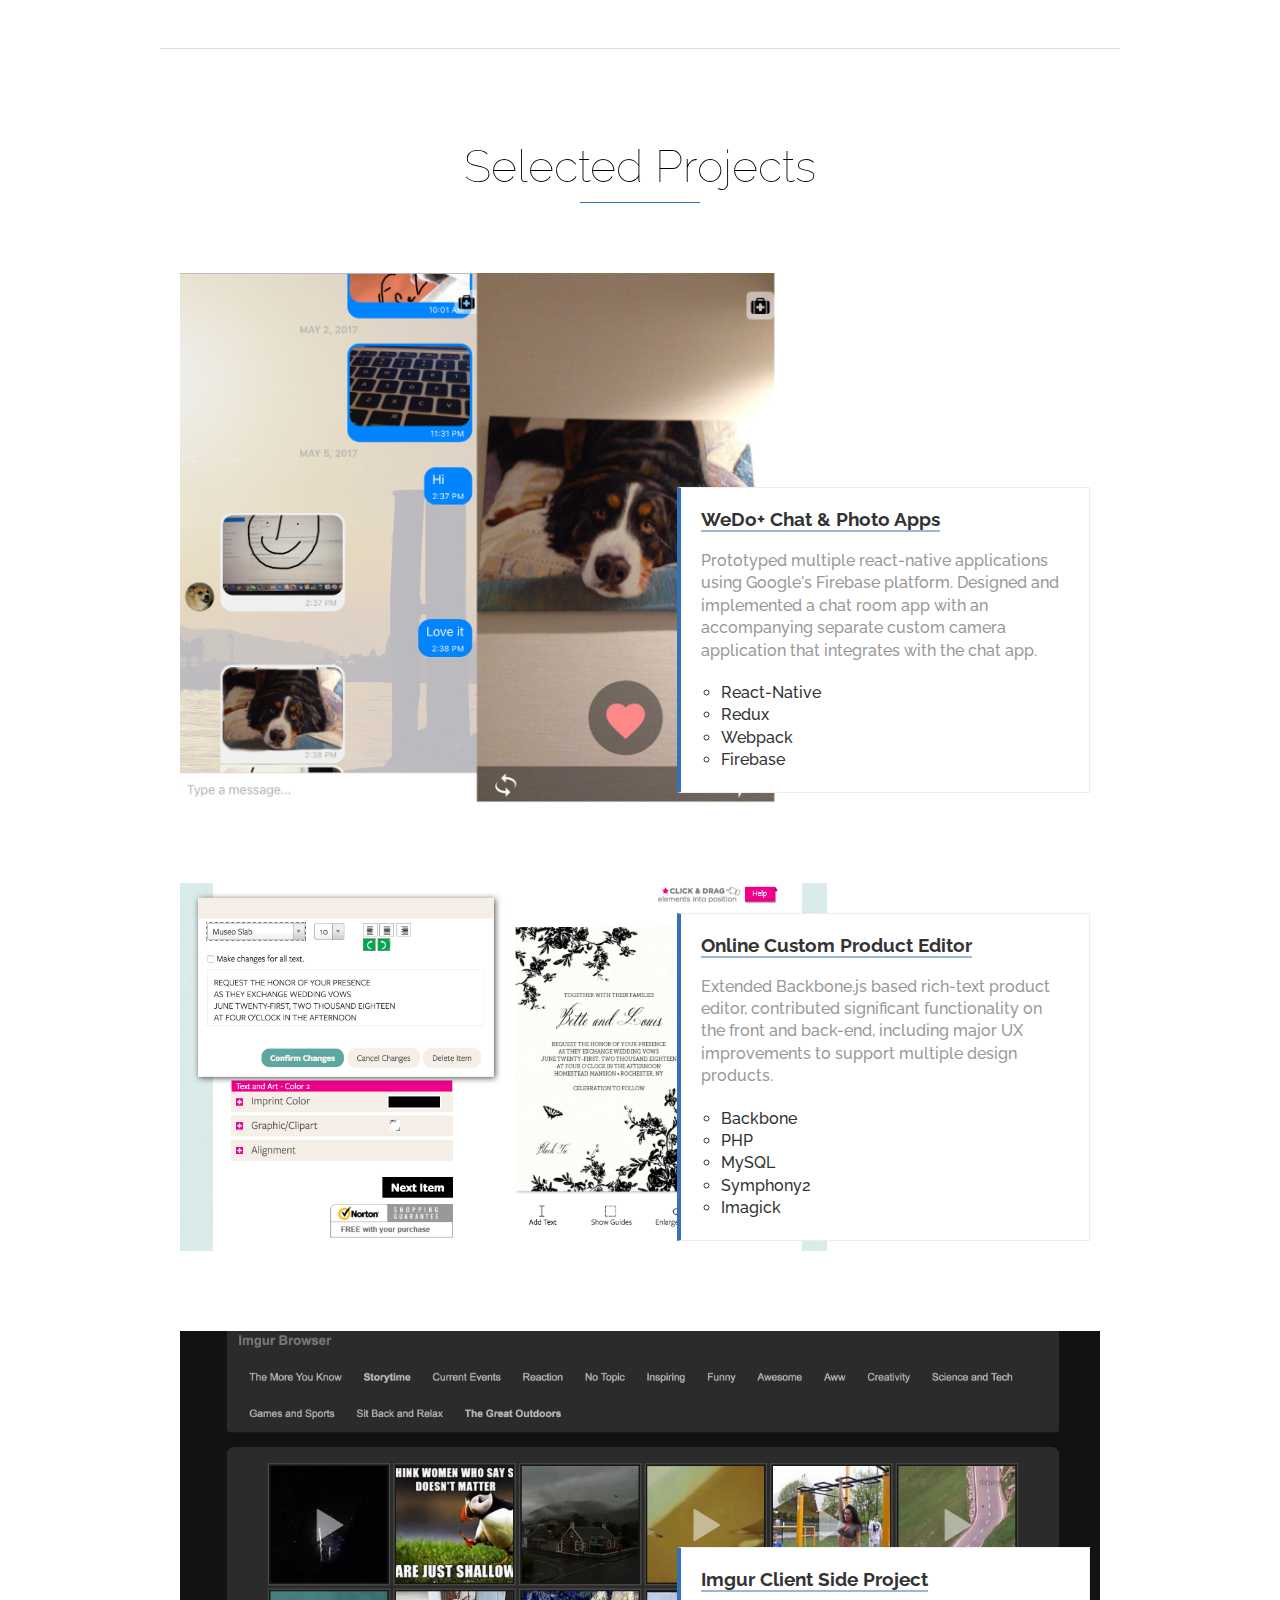
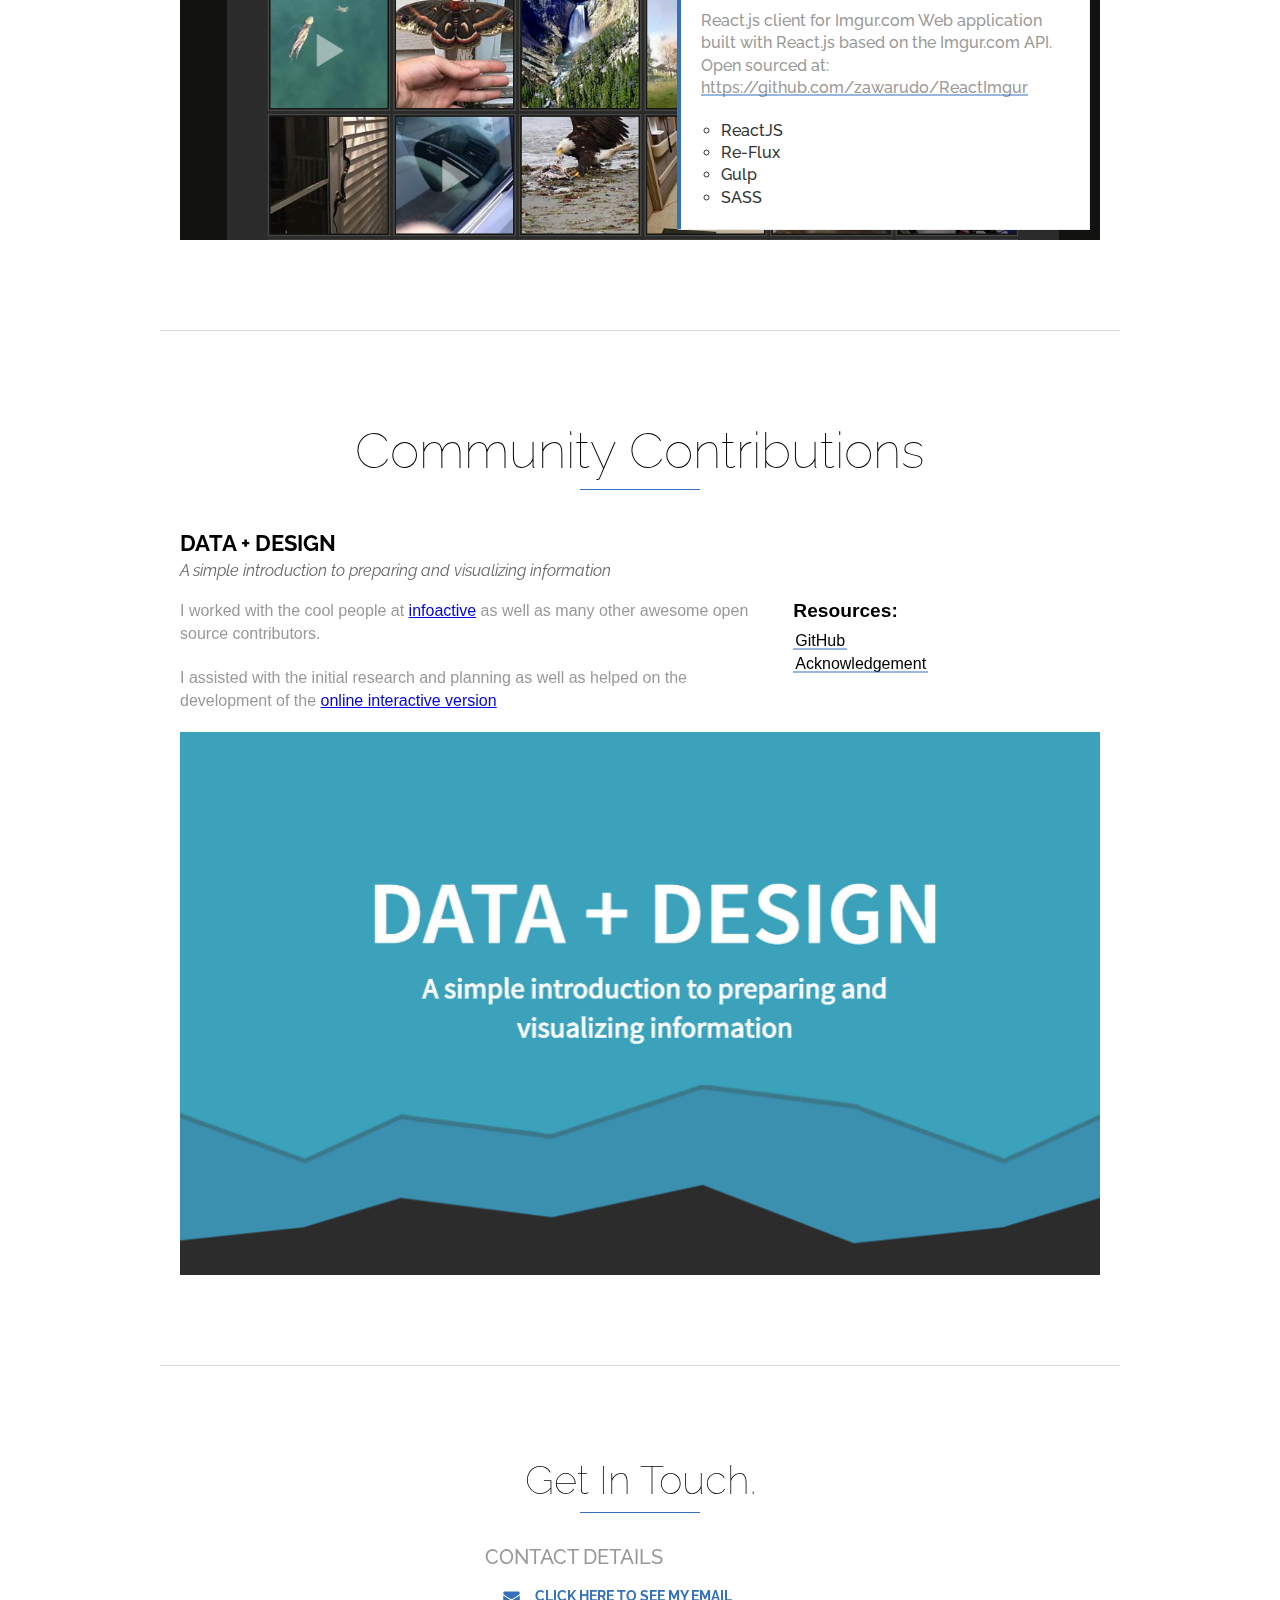
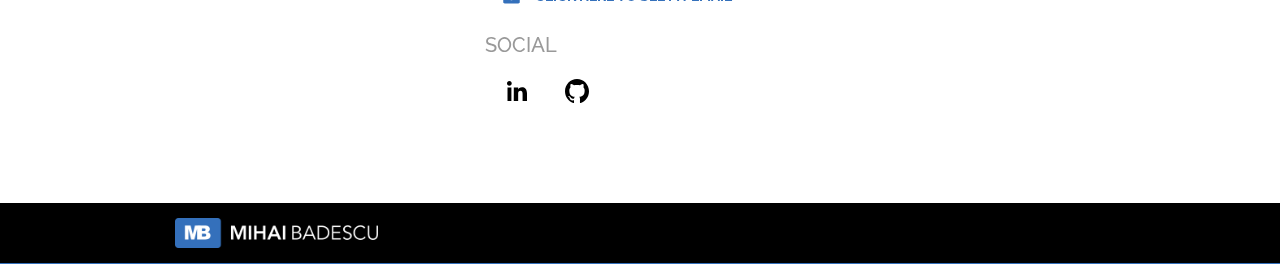
==== commit 72ff8dc0: "typos" ====
--- a/index.html
+++ b/index.html
@@ -15,10 +15,10 @@
 </g>
 </g>
 </svg></div><ul class="top-bar-menu"><li class="open_menu_button">Menu</li><li class="close_menu_button"><span>X</span></li><li><a href="#welcome">Welcome</a></li><li><a href="#resume">Resume</a></li><li><a href="#projects">Projects</a></li><li><a href="#community">Community</a></li><li><li class="is-contact"><a href="#contact">Contact</a></li></ul></div></div><div id="welcome" class="welcome section"><video autoplay="" loop="" id="bg_video"><source src="/video/video.webm" type="video/webm">
-<source src="/video/video.mp4" type="video/mp4"></video><div class="welcome-overlay"></div><div class="welcome-body"><img src="./images/color-logo.png" class="color-logo"><h1> </h1><ul class="tags"><li>#frontend</li><li>#react</li><li>#react-native</li><li>#redux</li></ul></div></div><div id="resume" class="resume section"><div class="resume-body section-body"><div class="resume-header"><div class="resume-header_body"><div class="avatar-box"><img src="./images/avatar.jpg" alt="Mihai Badescu resume avatar"></div><div class="title-box"><div class="subtitle">Resume</div><div class="title">Mihai Badescu</div><ul class="menu"><li data-activate="skills" class="is-skills is-active">Skills</li><li data-activate="work_experience" class="is-work_experience">Experience</li><li data-activate="education" class="is-education">Education</li></ul></div></div></div><ul class="resume-block is-skills is-active"><li><div class="rb-side"><div class="rb-label">Frontend</div></div><div class="rb-content"><div class="rb-label">Frontend</div><ul class="rb-list"><li>ES6</li><li><a href="https://facebook.github.io/react/" target="_blank">React</a></li><li><a href="https://facebook.github.io/react-native/" target="_blank">React&nbsp;Native</a></li><li><a href="http://redux.js.org/" target="_blank">Redux</a></li><li><a href="https://d3js.org/" target="_blank">D3JS</a></li><li><a href="https://webpack.js.org/">Webpack</a></li></ul></div></li><li><div class="rb-side"><div class="rb-label">Backend</div></div><div class="rb-content"><div class="rb-label">Backend</div><ul class="rb-list"><li>Node.js</li><li>Firebase</li><li>MySQL, NoSQL</li></ul></div></li><li><div class="rb-side"><div class="rb-label">Code Samples</div></div><div class="rb-content"><div class="rb-label">Code sample</div><h3 class="rb-title">React + Redux + ES6</h3><ul class="rb-list"><li><a href="https://github.com/zawarudo/wikipedia-react-redux/" target="_blank">Wikipedia Client</a></li></ul><h3 class="rb-title">React + Canvas</h3><ul class="rb-list"><li><a href="https://github.com/zawarudo/CatReader/" target="_blank">Speed Reading Research Prototype Implementation</a></li></ul></div></li></ul><ul class="resume-block is-work_experience"><li><div class="rb-side"><div class="rb-label">2017 - now</div></div><div class="rb-content"><div class="rb-degree">Freelance Front-End React/React-Native developer</div><h3 class="rb-title"><span>Freelance, </span>Tokyo</h3><div class="rb-abstract">Offering consulting services, with focus on <a href="https://facebook.github.io/react/" target="_blank">React</a>, <a href="https://facebook.github.io/react-native/" target="_blank">React&nbsp;Native</a> and other modern front end technologies.</div></div></li><li><div class="rb-side"><div class="rb-label">2014 - 2016</div></div><div class="rb-content"><div class="rb-degree">FullStack Ecommerce Developer</div><h3 class="rb-title"><span>For Your Party, </span>Chicago</h3><div class="rb-abstract">Implemented multiple features, bug fixes and performance improvements on a range of technologies across both B2B and B2C codebases.</br></br>
+<source src="/video/video.mp4" type="video/mp4"></video><div class="welcome-overlay"></div><div class="welcome-body"><img src="./images/color-logo.png" class="color-logo"><h1> </h1><ul class="tags"><li>#frontend</li><li>#react</li><li>#react-native</li><li>#redux</li></ul></div></div><div id="resume" class="resume section"><div class="resume-body section-body"><div class="resume-header"><div class="resume-header_body"><div class="avatar-box"><img src="./images/avatar.jpg" alt="Mihai Badescu resume avatar"></div><div class="title-box"><div class="subtitle">Resume</div><div class="title">Mihai Badescu</div><ul class="menu"><li data-activate="skills" class="is-skills is-active">Skills</li><li data-activate="work_experience" class="is-work_experience">Experience</li><li data-activate="education" class="is-education">Education</li></ul></div></div></div><ul class="resume-block is-skills is-active"><li><div class="rb-side"><div class="rb-label">Frontend</div></div><div class="rb-content"><div class="rb-label">Frontend</div><ul class="rb-list"><li>ES6</li><li><a href="https://facebook.github.io/react/" target="_blank">React</a></li><li><a href="https://facebook.github.io/react-native/" target="_blank">React&nbsp;Native</a></li><li><a href="http://redux.js.org/" target="_blank">Redux</a></li><li><a href="https://d3js.org/" target="_blank">D3JS</a></li><li><a href="https://webpack.js.org/">Webpack</a></li></ul></div></li><li><div class="rb-side"><div class="rb-label">Backend</div></div><div class="rb-content"><div class="rb-label">Backend</div><ul class="rb-list"><li>Node.js</li><li>Firebase</li><li>MySQL, NoSQL</li></ul></div></li><li><div class="rb-side"><div class="rb-label">Code Samples</div></div><div class="rb-content"><div class="rb-label">Code sample</div><h3 class="rb-title">React + Redux + ES6</h3><ul class="rb-list"><li><a href="https://github.com/zawarudo/wikipedia-react-redux/" target="_blank">Wikipedia Client</a></li></ul><h3 class="rb-title">React + Canvas</h3><ul class="rb-list"><li><a href="https://github.com/zawarudo/CatReader/" target="_blank">Speed Reading Research Prototype Implementation</a></li></ul></div></li></ul><ul class="resume-block is-work_experience"><li><div class="rb-side"><div class="rb-label">2017 - now</div></div><div class="rb-content"><div class="rb-degree">Freelance Front-End React/React-Native developer</div><h3 class="rb-title"><span>Freelance, </span>Tokyo</h3><div class="rb-abstract">Offering consulting services, specializing on <a href="https://facebook.github.io/react/" target="_blank">React</a>, <a href="https://facebook.github.io/react-native/" target="_blank">React&nbsp;Native</a> and other modern front end technologies.</div></div></li><li><div class="rb-side"><div class="rb-label">2014 - 2016</div></div><div class="rb-content"><div class="rb-degree">FullStack Ecommerce Developer</div><h3 class="rb-title"><span>For Your Party, </span>Chicago</h3><div class="rb-abstract">Implemented multiple features, bug fixes and performance improvements on a range of technologies across both B2B and B2C codebases.</br></br>
 Evangelized best practices and created resources in a wiki, that helped accelerate development process, clarify coding standards, and improve maintainability.</br></br>
 Simplified a week long manual task to less than 10 minutes by implementing an automated product error checker using PhantomJS in one week to be able to identify erroneous designs in our products.</div></div></li><li><div class="rb-side"><div class="rb-label">2013 - 2014</div></div><div class="rb-content"><div class="rb-degree">Analytics Suite Developer</div><h3 class="rb-title"><span>Alan Ross Machinery </span>Chicago</h3><div class="rb-abstract">Contracted as designer and developer to create a suite of web-based data analysis tools.</br></br>
-Implemented interactive data visualization tools using D3.js which allowed rich exploration of the company’s data for decision makers.</div></div></li></ul><ul class="resume-block is-education"><li><div class="rb-side"><div class="rb-label">2008 - 2012</div></div><div class="rb-content"><div class="rb-degree">Bachelor of Science: Computer Science</div><h3 class="rb-title">Illinois Institute Of Technology, Chicago</h3></div></li></ul></div></div><div id="projects" class="projects section"><div class="projects-body section-body"><h2 class="section-title fit-text">Selected Projects</h2><div id="projects-react"></div></div></div><div id="community" class="community section"><div class="community-body section-body"><h2 class="section-title fit-text">Community Contributions</h2><div class="b-community_event"><h3 class="b-ce-title">DATA + DESIGN<div class="b-ce-date">A simple introduction to preparing and visualizing information</div></h3><div class="pure-g"><div class="pure-u-1 pure-u-lg-2-3"><div class="b-ce-description">I worked with the cool people at <a href="https://infoactive.co">infoactive</a> as well as many other awesome open source contributors.</br></br> I asisted with the initial research and planning as well as helped on the development of the <a href="https://infoactive.co/data-design/titlepage01.html">online interactive version</a></div></div><div class="pure-u-1 pure-u-lg-1-3"><div class="b-ce-resources"><strong>Resources:</strong><ul><li><a href="https://github.com/infoactive/data-design/">GitHub</a></li><li><a href="https://infoactive.co/data-design/acknowledgments01.html">Acknowledgement</a></li></ul></div></div></div><div class="communityItem"><img src="./images/portfolio/data_design.jpg" alt=""></div></div></div></div><div id="contact" class="contact section"><div class="contact-body section-body"><div class="contact-data"><h2 class="section-title">Get In Touch.</h2><h4 class="section-subtitle">Contact details</h4><ul class="contact-details-list"><li><div class="icon"><svg width="40px" height="40px" viewBox="0 0 40 40" version="1.1" xmlns="http://www.w3.org/2000/svg" xmlns:xlink="http://www.w3.org/1999/xlink" xmlns:sketch="http://www.bohemiancoding.com/sketch/ns">
+Implemented interactive data visualization tools using D3.js which allowed rich exploration of the company’s data for decision makers.</div></div></li></ul><ul class="resume-block is-education"><li><div class="rb-side"><div class="rb-label">2008 - 2012</div></div><div class="rb-content"><div class="rb-degree">Bachelor of Science: Computer Science</div><h3 class="rb-title">Illinois Institute Of Technology, Chicago</h3></div></li></ul></div></div><div id="projects" class="projects section"><div class="projects-body section-body"><h2 class="section-title fit-text">Selected Projects</h2><div id="projects-react"></div></div></div><div id="community" class="community section"><div class="community-body section-body"><h2 class="section-title fit-text">Community Contributions</h2><div class="b-community_event"><h3 class="b-ce-title">DATA + DESIGN<div class="b-ce-date">A simple introduction to preparing and visualizing information</div></h3><div class="pure-g"><div class="pure-u-1 pure-u-lg-2-3"><div class="b-ce-description">I worked with the cool people at <a href="https://infoactive.co">infoactive</a> as well as many other awesome open source contributors.</br></br> I assisted with the initial research and planning as well as helped on the development of the <a href="https://infoactive.co/data-design/titlepage01.html">online interactive version</a></div></div><div class="pure-u-1 pure-u-lg-1-3"><div class="b-ce-resources"><strong>Resources:</strong><ul><li><a href="https://github.com/infoactive/data-design/">GitHub</a></li><li><a href="https://infoactive.co/data-design/acknowledgments01.html">Acknowledgement</a></li></ul></div></div></div><div class="communityItem"><img src="./images/portfolio/data_design.jpg" alt=""></div></div></div></div><div id="contact" class="contact section"><div class="contact-body section-body"><div class="contact-data"><h2 class="section-title">Get In Touch.</h2><h4 class="section-subtitle">Contact details</h4><ul class="contact-details-list"><li><div class="icon"><svg width="40px" height="40px" viewBox="0 0 40 40" version="1.1" xmlns="http://www.w3.org/2000/svg" xmlns:xlink="http://www.w3.org/1999/xlink" xmlns:sketch="http://www.bohemiancoding.com/sketch/ns">
 <g id="email">
 <path d="M13.1115479,18.9319176 C13.389863,19.1136566 14.228726,19.6535732 15.6282877,20.5512492 C17.0278493,21.4489252 18.0999726,22.1401747 18.8448082,22.6248583 C18.9266301,22.6779992 19.1005205,22.7934864 19.3664795,22.9714595 C19.6324384,23.149572 19.8534932,23.293652 20.0293425,23.4034207 C20.2053425,23.5131893 20.4181096,23.6363478 20.6677945,23.7726171 C20.9174795,23.9088864 21.1528493,24.0112628 21.3737534,24.0791882 C21.5948082,24.1475321 21.7994384,24.1814251 21.9876438,24.1814251 L22,24.1814251 L22.0123562,24.1814251 C22.2005616,24.1814251 22.4051918,24.1475321 22.6262466,24.0791882 C22.8471507,24.0112628 23.0826712,23.908747 23.3322055,23.7726171 C23.5817397,23.6362083 23.7945068,23.5131893 23.9705068,23.4034207 C24.1465068,23.293652 24.367411,23.149572 24.6333699,22.9714595 C24.8993288,22.7933469 25.0733699,22.6779992 25.1551918,22.6248583 C25.9080137,22.1400352 27.8233699,20.9090085 30.9006575,18.9316387 C31.4981233,18.545426 31.9971918,18.0794323 32.3983151,17.5339366 C32.799589,16.9887198 33,16.4167233 33,15.8182262 C33,15.3182 32.8054658,14.8901442 32.4166986,14.5340586 C32.0279315,14.177973 31.5674384,14 31.0356712,14 L12.9641781,14 C12.3340137,14 11.8491096,14.196942 11.5094658,14.5908259 C11.1698219,14.9848493 11,15.4773437 11,16.0681695 C11,16.5454609 11.2251233,17.0626427 11.6752192,17.6194362 C12.1253151,18.1762296 12.6041918,18.6137699 13.1115479,18.9319176 Z M31.7722192,20.1477413 C29.0879178,21.8294193 27.0497534,23.1363216 25.6586301,24.0681695 C25.1921096,24.3863173 24.813589,24.6345869 24.5229178,24.8124205 C24.2323973,24.990533 23.8457397,25.1722719 23.3627945,25.3579162 C22.88,25.5435605 22.4299041,25.6363129 22.0125068,25.6363129 L22,25.6363129 L21.9876438,25.6363129 C21.5702466,25.6363129 21.12,25.5435605 20.6372055,25.3579162 C20.154411,25.1722719 19.7676027,24.990533 19.4770822,24.8124205 C19.1865616,24.6345869 18.8080411,24.3863173 18.3415205,24.0681695 C17.2365479,23.3182 15.2027534,22.0112977 12.2399863,20.1477413 C11.7734658,19.8599997 11.360137,19.5302753 11,19.1591262 L11,28.1816343 C11,28.6818 11.192274,29.1097163 11.5769726,29.4658019 C11.9616712,29.822027 12.4241233,30 12.9643288,30 L31.0358219,30 C31.5758767,30 32.0383288,29.822027 32.4230274,29.4658019 C32.8078767,29.1095769 33,28.6818 33,28.1816343 L33,19.1591262 C32.648,19.522604 32.2388904,19.8523284 31.7722192,20.1477413 Z" id="Shape"></path>
 </g>
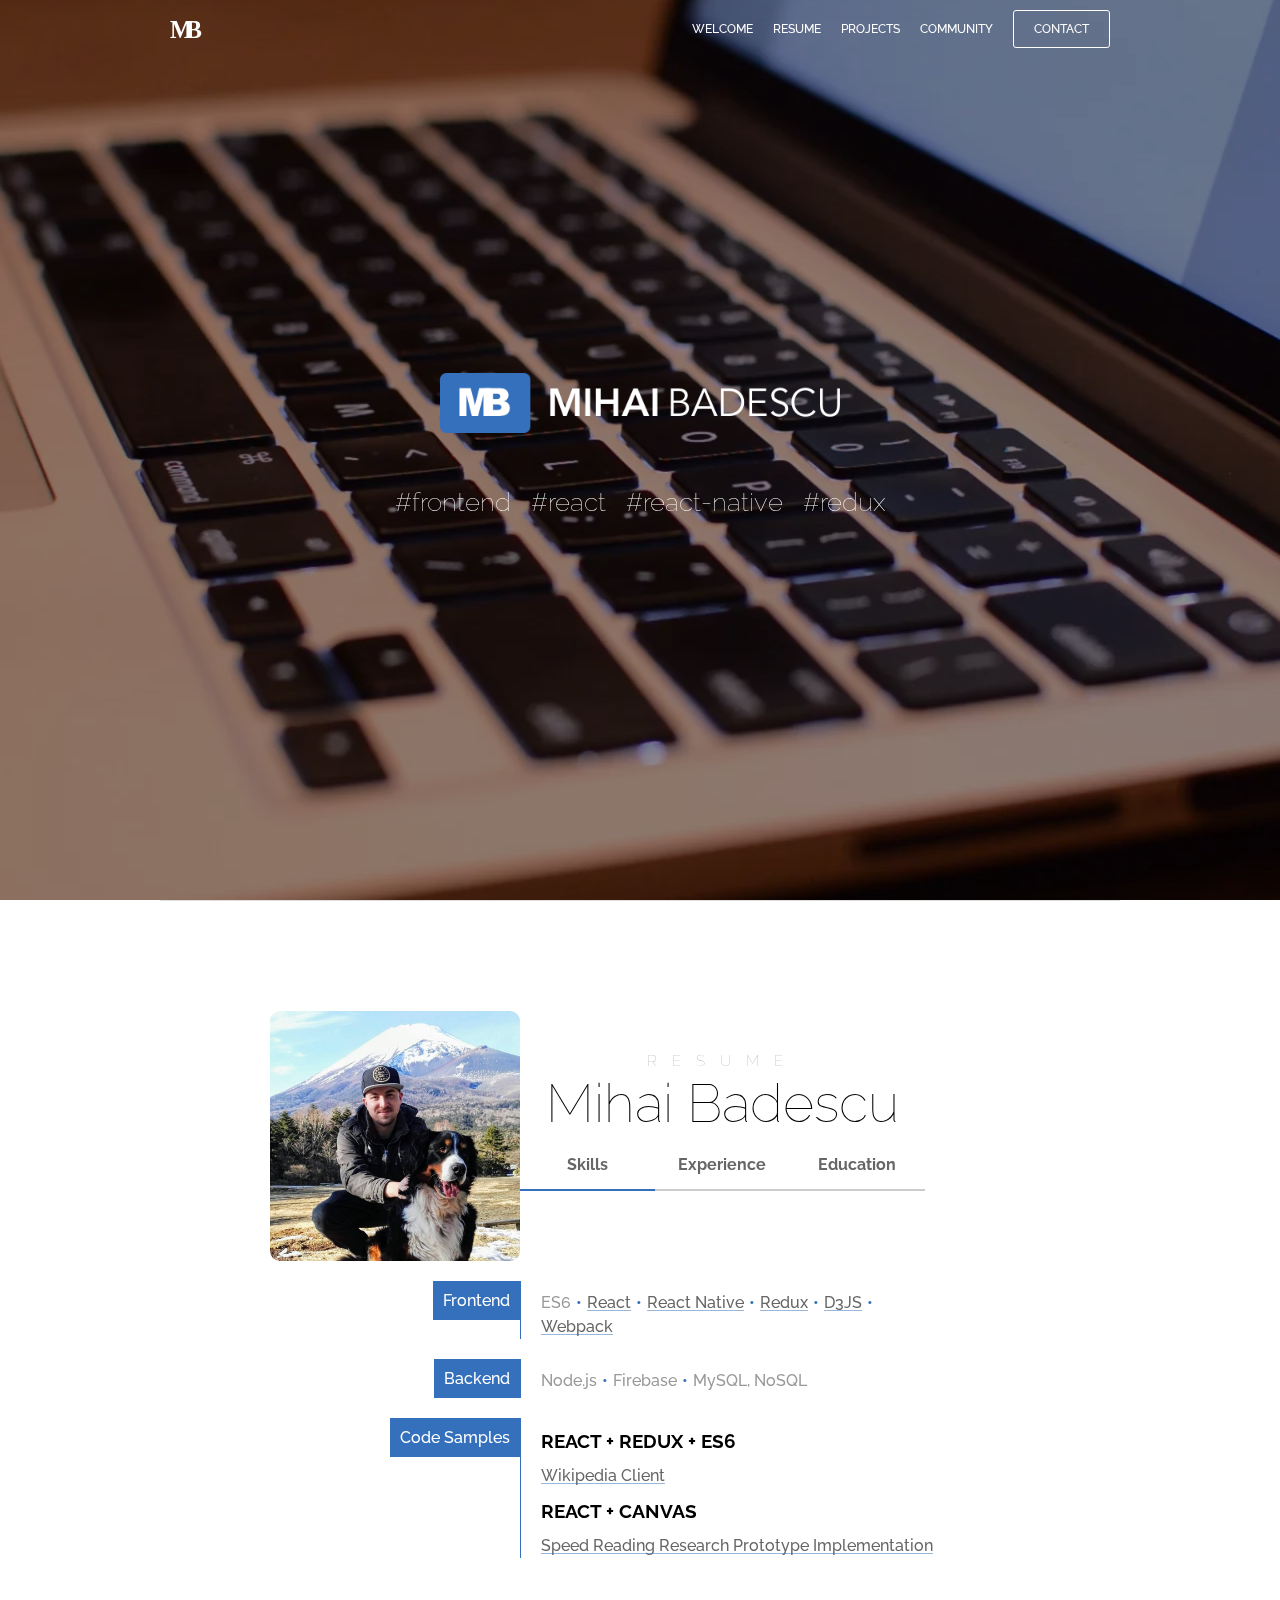
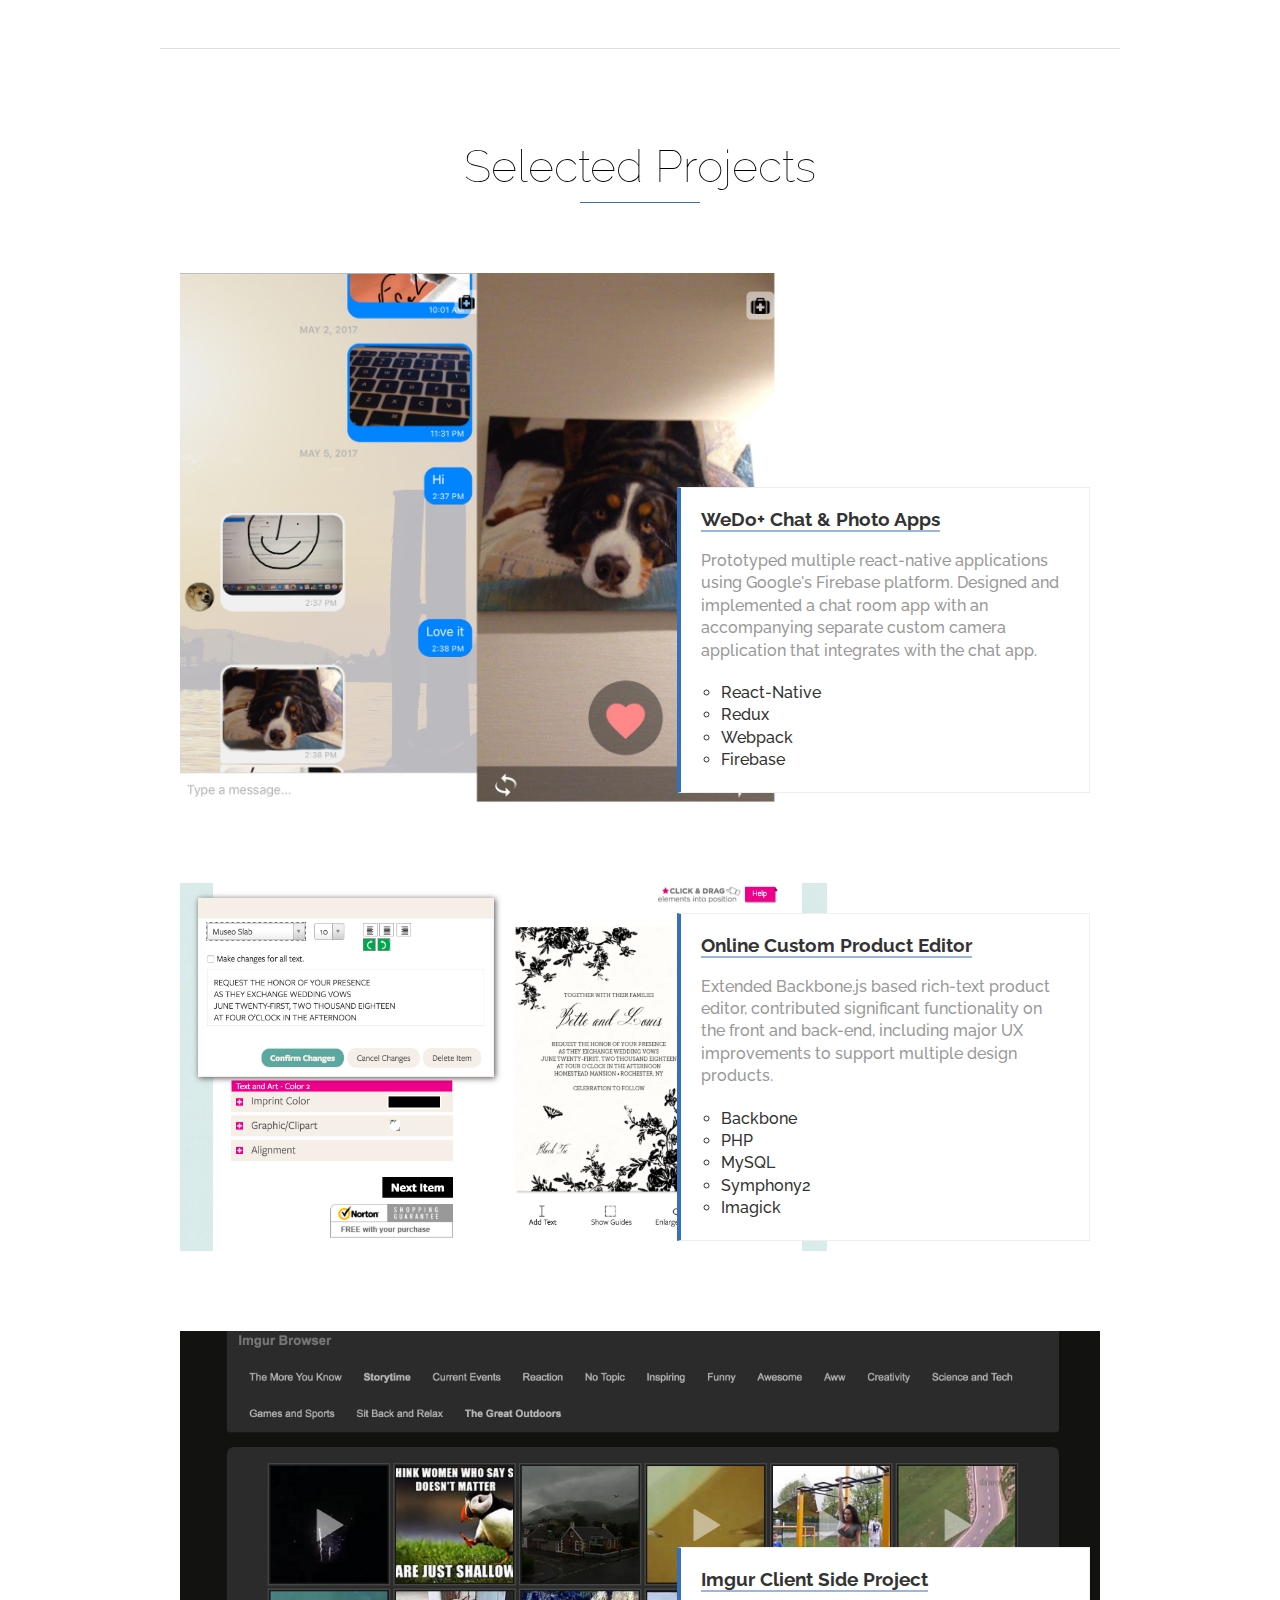
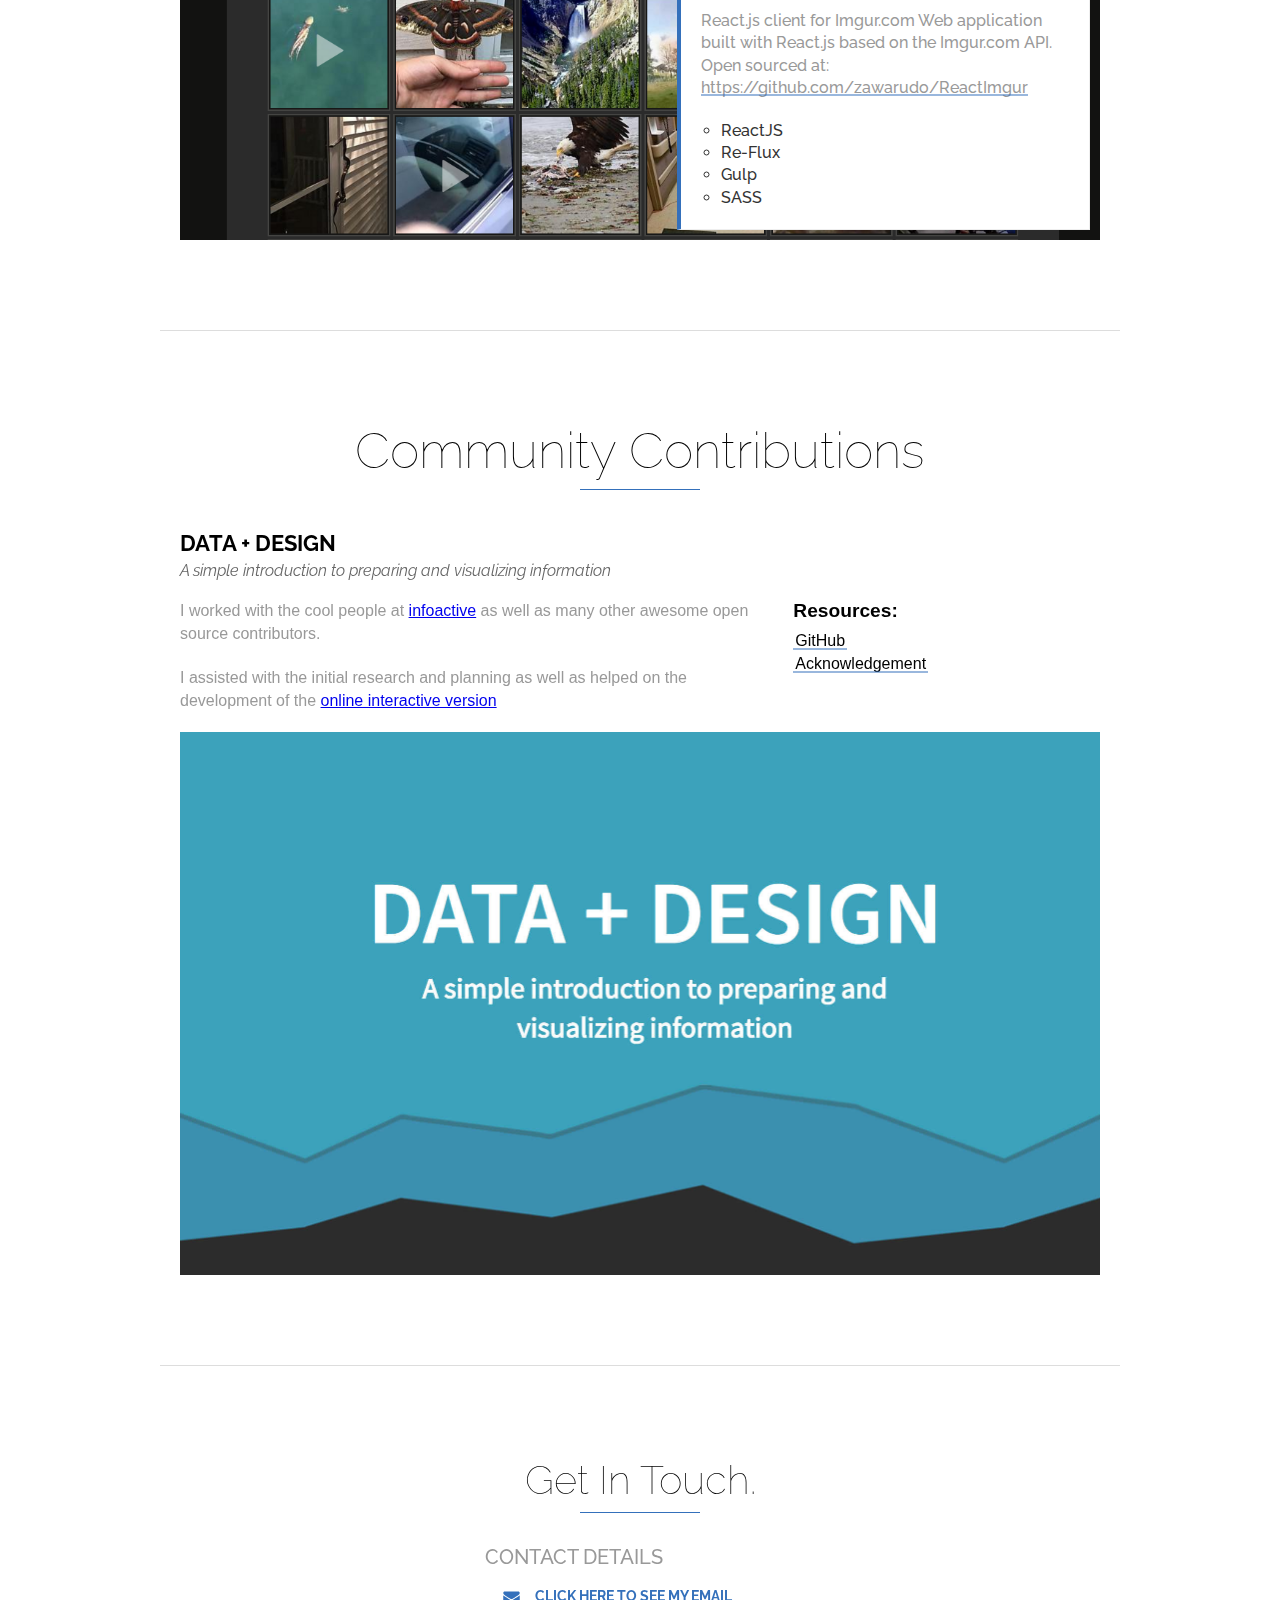
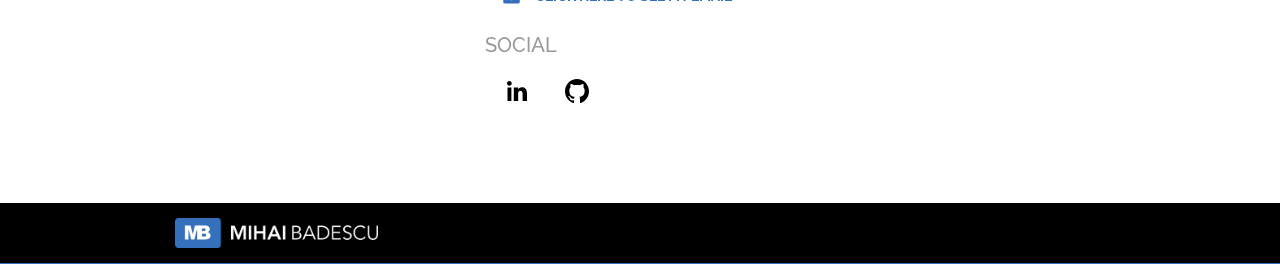
==== commit 46b7bd30: "." ====
--- a/index.html
+++ b/index.html
@@ -1,5 +1,5 @@
 <!DOCTYPE html>
-<html lang=""><head><meta http-equiv="Content-Type" content="text/html; charset=UTF-8"><meta http-equiv="X-UA-Compatible" content="IE=edge"><meta name="viewport" content="width=device-width, initial-scale=1, maximum-scale=1"><title>Mihai Badescu - Frontend, React, React Native freelance developer</title><!-- Fallback to homescreen for Chrome <39 on Android--><meta name="mobile-web-app-capable" content="yes"><meta name="application-name" content="Mihai Badescu - Frontend, React, React Native Freelance Developer"><link rel="icon" sizes="192x192" href="./images/favicon.jpg"><!-- Add to homescreen for Safari on iOS--><meta name="apple-mobile-web-app-capable" content="yes"><meta name="apple-mobile-web-app-status-bar-style" content="black"><meta name="apple-mobile-web-app-title" content="Mihai Badescu"><link rel="apple-touch-icon" href="./images/favicon.jpg"><!-- Tile icon for Win8 (144x144 + tile color)--><!-- SEO--><meta name="Title" content="Mihai Badescu - Frontend, React, React Native Freelance Developer"><meta name="Description" content="My name is Mihai Badescu, and I am a Frontend Consultant specializing in React and React Native"><meta name="Subject" content="Frontend Consultant specializing in React and React Native"><meta name="Language" content="english"><meta name="Keywords" content="mihaibadescu, mihai, badescu, frontend, mobile, react, ios, mobile app, reactnative, freelance, react-native, developer, consultant, tokyo, chicago"><meta name="author" content="Mihai Badescu"><!-- OG--><meta property="og:image" content="./images/favicon.jpg"><meta property="og:title" content="Mihai Badescu - frontend, React, React Navite, Redux and mobile apps developer"><meta property="og:site_name" content="Mihai Badescu - frontend, react, react native, redux and mobile apps developer"><meta property="og:url" content="http://thembad.com/"><meta property="og:description" content="Frontend Consultant specializing in React and React Native"><meta property="og:type" content="article"><meta name="robots" content="index,follow"><!-- Google font--><link href="http://fonts.googleapis.com/css?family=Raleway:100,400" rel="stylesheet" type="text/css"><!-- Page styles--><link rel="stylesheet" href="./css/index.css"></head><body><div class="top-bar"><div class="top-bar-content_wrapper"><div class="logo">
+<html lang=""><head><meta http-equiv="Content-Type" content="text/html; charset=UTF-8"><meta http-equiv="X-UA-Compatible" content="IE=edge"><meta name="viewport" content="width=device-width, initial-scale=1, maximum-scale=1"><title>Mihai Badescu - Frontend, React, React Native freelance developer</title><!-- Fallback to homescreen for Chrome <39 on Android--><meta name="mobile-web-app-capable" content="yes"><meta name="application-name" content="Mihai Badescu - Frontend, React, React Native Freelance Developer"><link rel="icon" sizes="192x192" href="./images/favicon.jpg"><!-- Add to homescreen for Safari on iOS--><meta name="apple-mobile-web-app-capable" content="yes"><meta name="apple-mobile-web-app-status-bar-style" content="black"><meta name="apple-mobile-web-app-title" content="Mihai Badescu"><link rel="apple-touch-icon" href="./images/favicon.jpg"><!-- Tile icon for Win8 (144x144 + tile color)--><!-- SEO--><meta name="Title" content="Mihai Badescu - Frontend, React, React Native Freelance Developer"><meta name="Description" content="My name is Mihai Badescu, and I am a Frontend Consultant specializing in React and React Native"><meta name="Subject" content="Frontend Consultant specializing in React and React Native"><meta name="Language" content="english"><meta name="Keywords" content="mihaibadescu, mihai, badescu, frontend, mobile, react, ios, mobile app, reactnative, freelance, react-native, developer, consultant, tokyo, chicago"><meta name="author" content="Mihai Badescu"><!-- OG--><meta property="og:image" content="./images/favicon.jpg"><meta property="og:title" content="Mihai Badescu - frontend, React, React Navite, Redux and mobile apps developer"><meta property="og:site_name" content="Mihai Badescu - frontend, react, react native, redux and mobile apps developer"><meta property="og:url" content="http://thembad.com/"><meta property="og:description" content="Frontend Consultant specializing in React and React Native"><meta property="og:type" content="article"><meta name="robots" content="index,follow"><!-- Google font--><link href="https://fonts.googleapis.com/css?family=Raleway:100,400" rel="stylesheet" type="text/css"><!-- Page styles--><link rel="stylesheet" href="./css/index.css"></head><body><div class="top-bar"><div class="top-bar-content_wrapper"><div class="logo">
 <svg width="69px" height="45px" viewBox="0 0 69 45" version="1.1" xmlns="http://www.w3.org/2000/svg" xmlns:xlink="http://www.w3.org/1999/xlink">
 <title>logo</title>
 <desc>Created with Sketch.</desc>
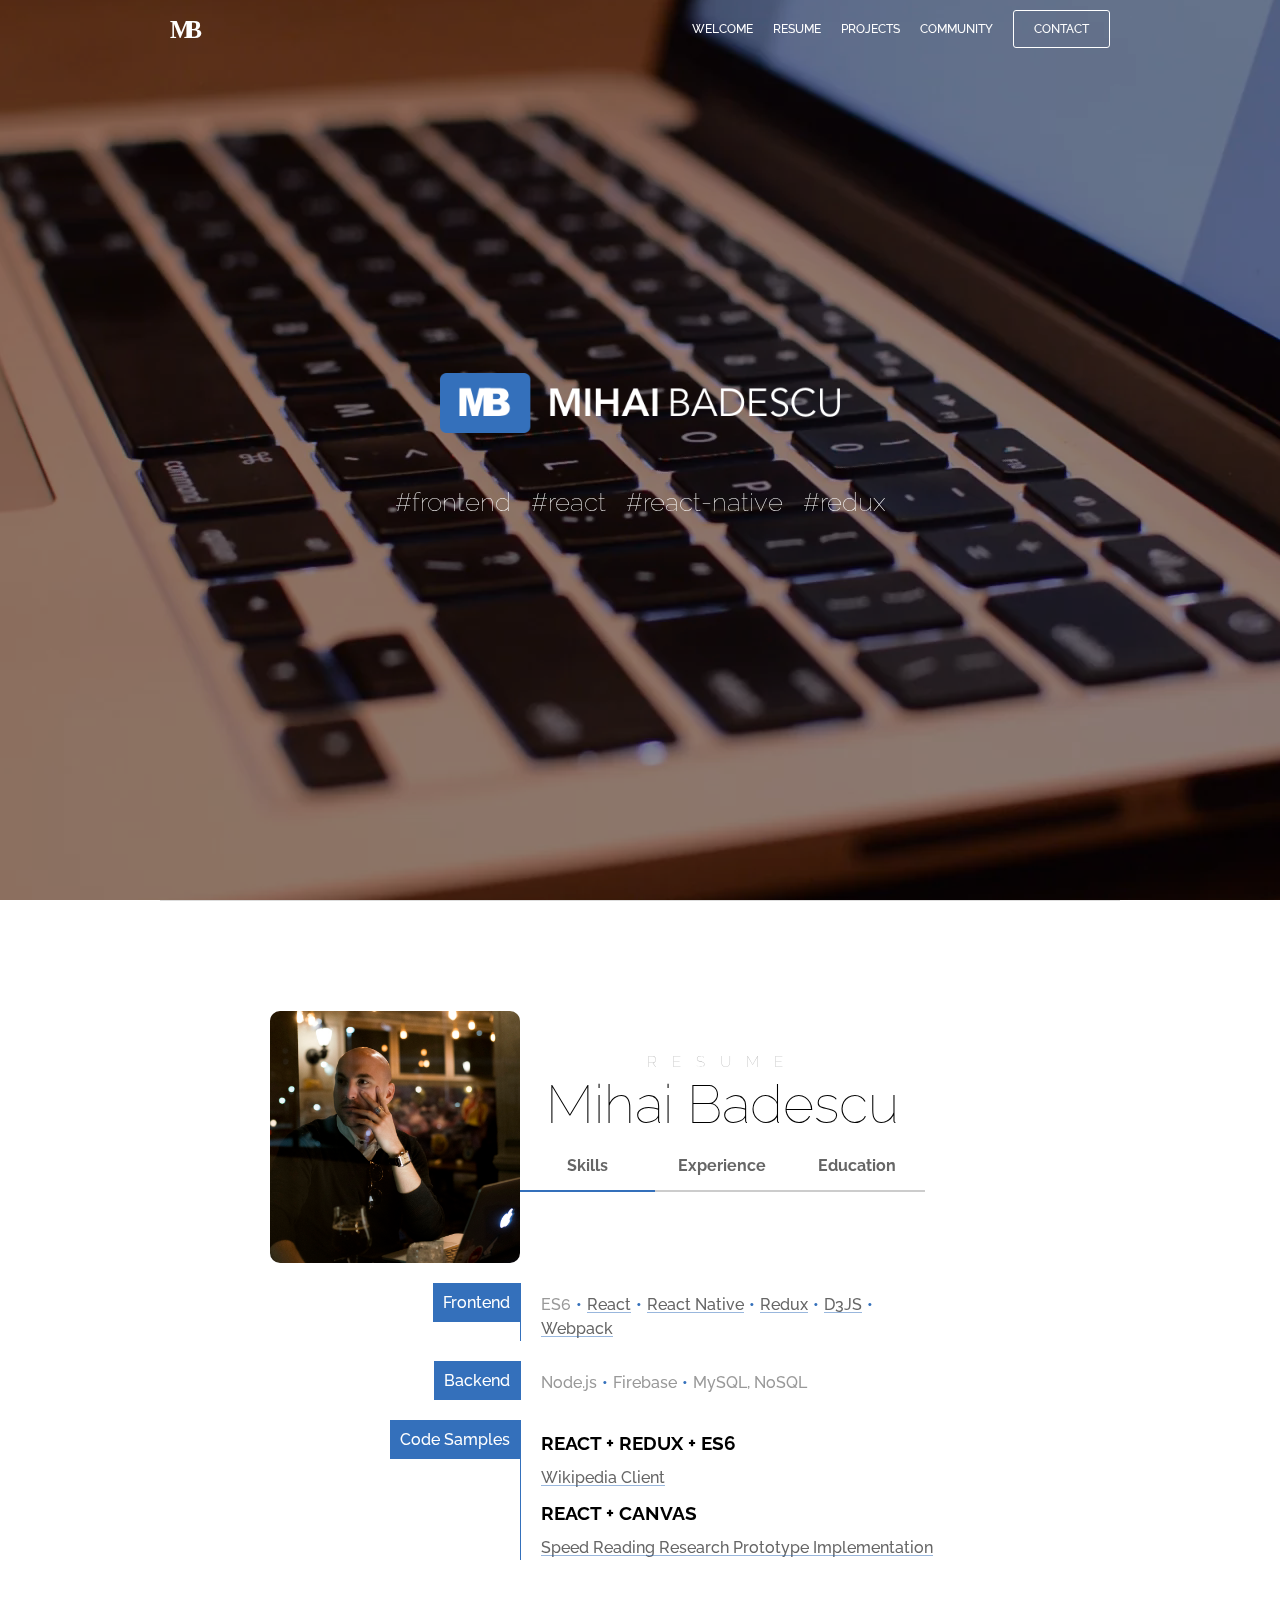
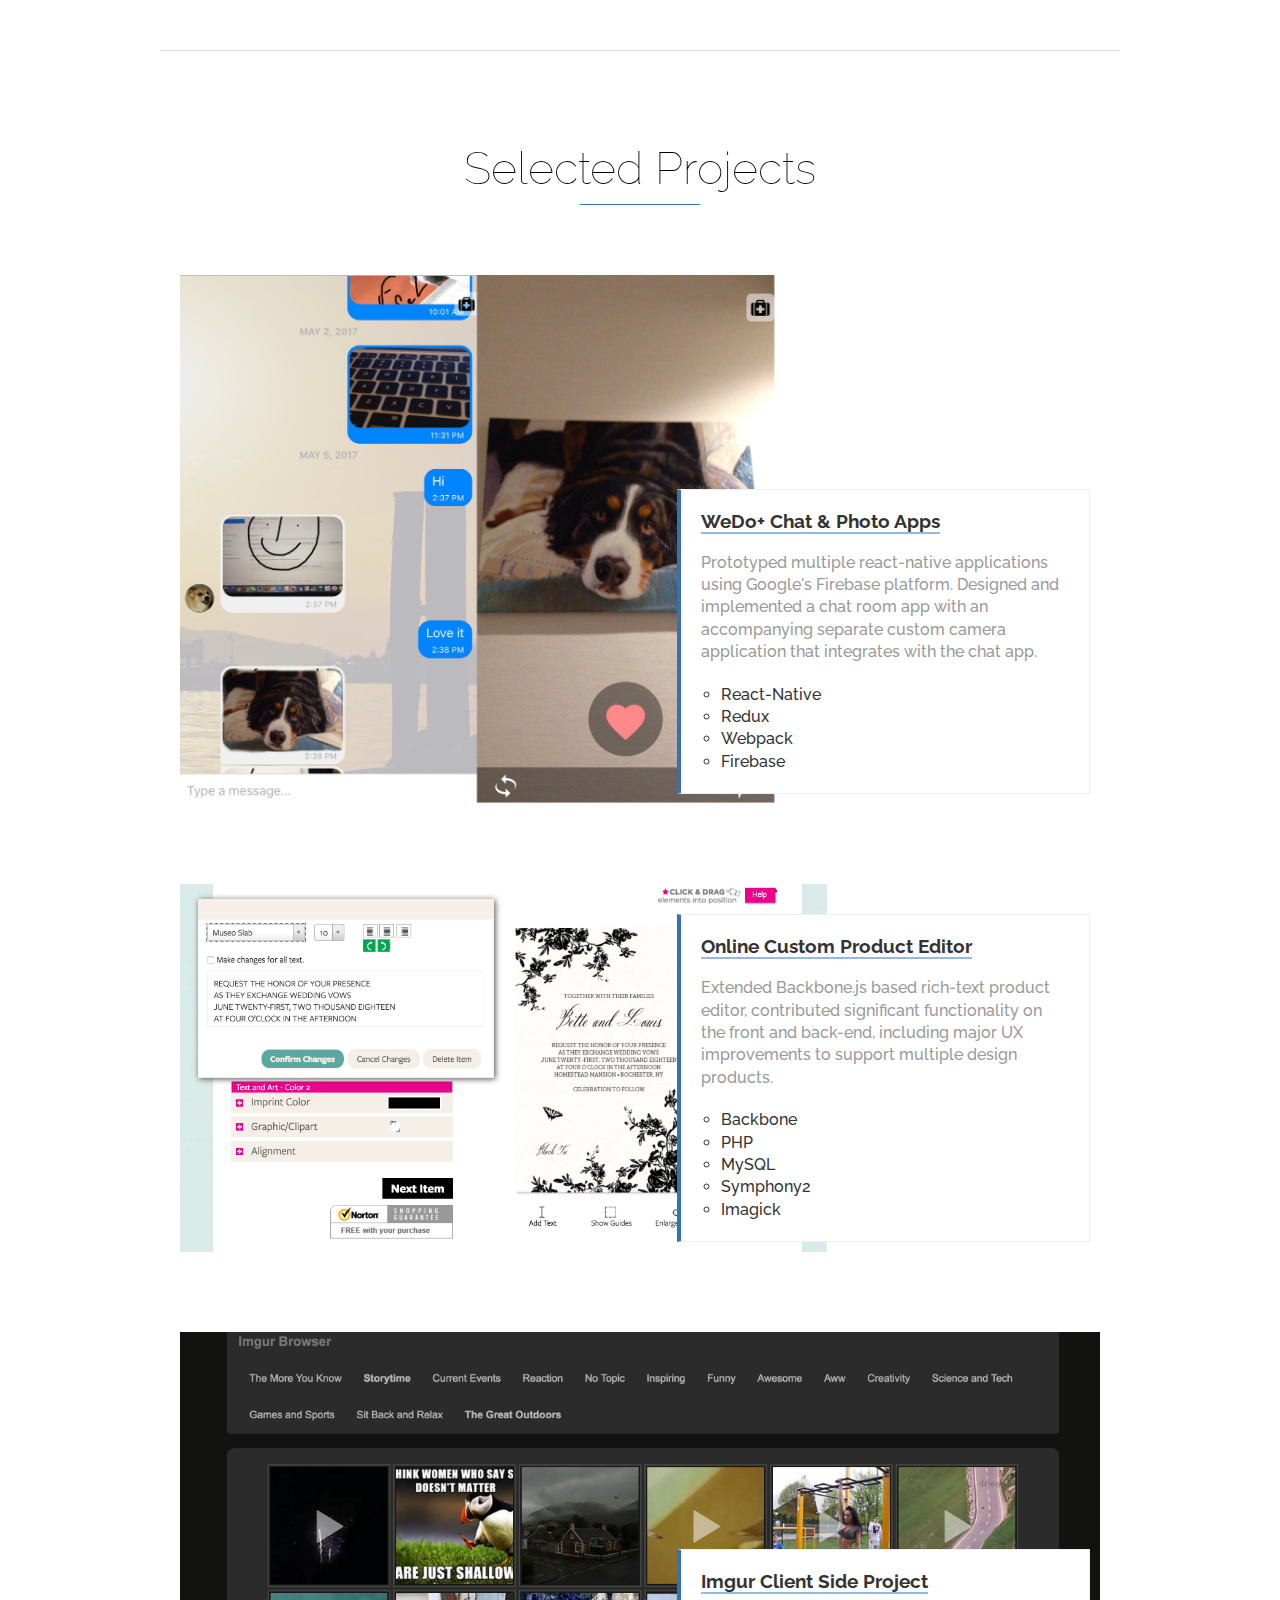
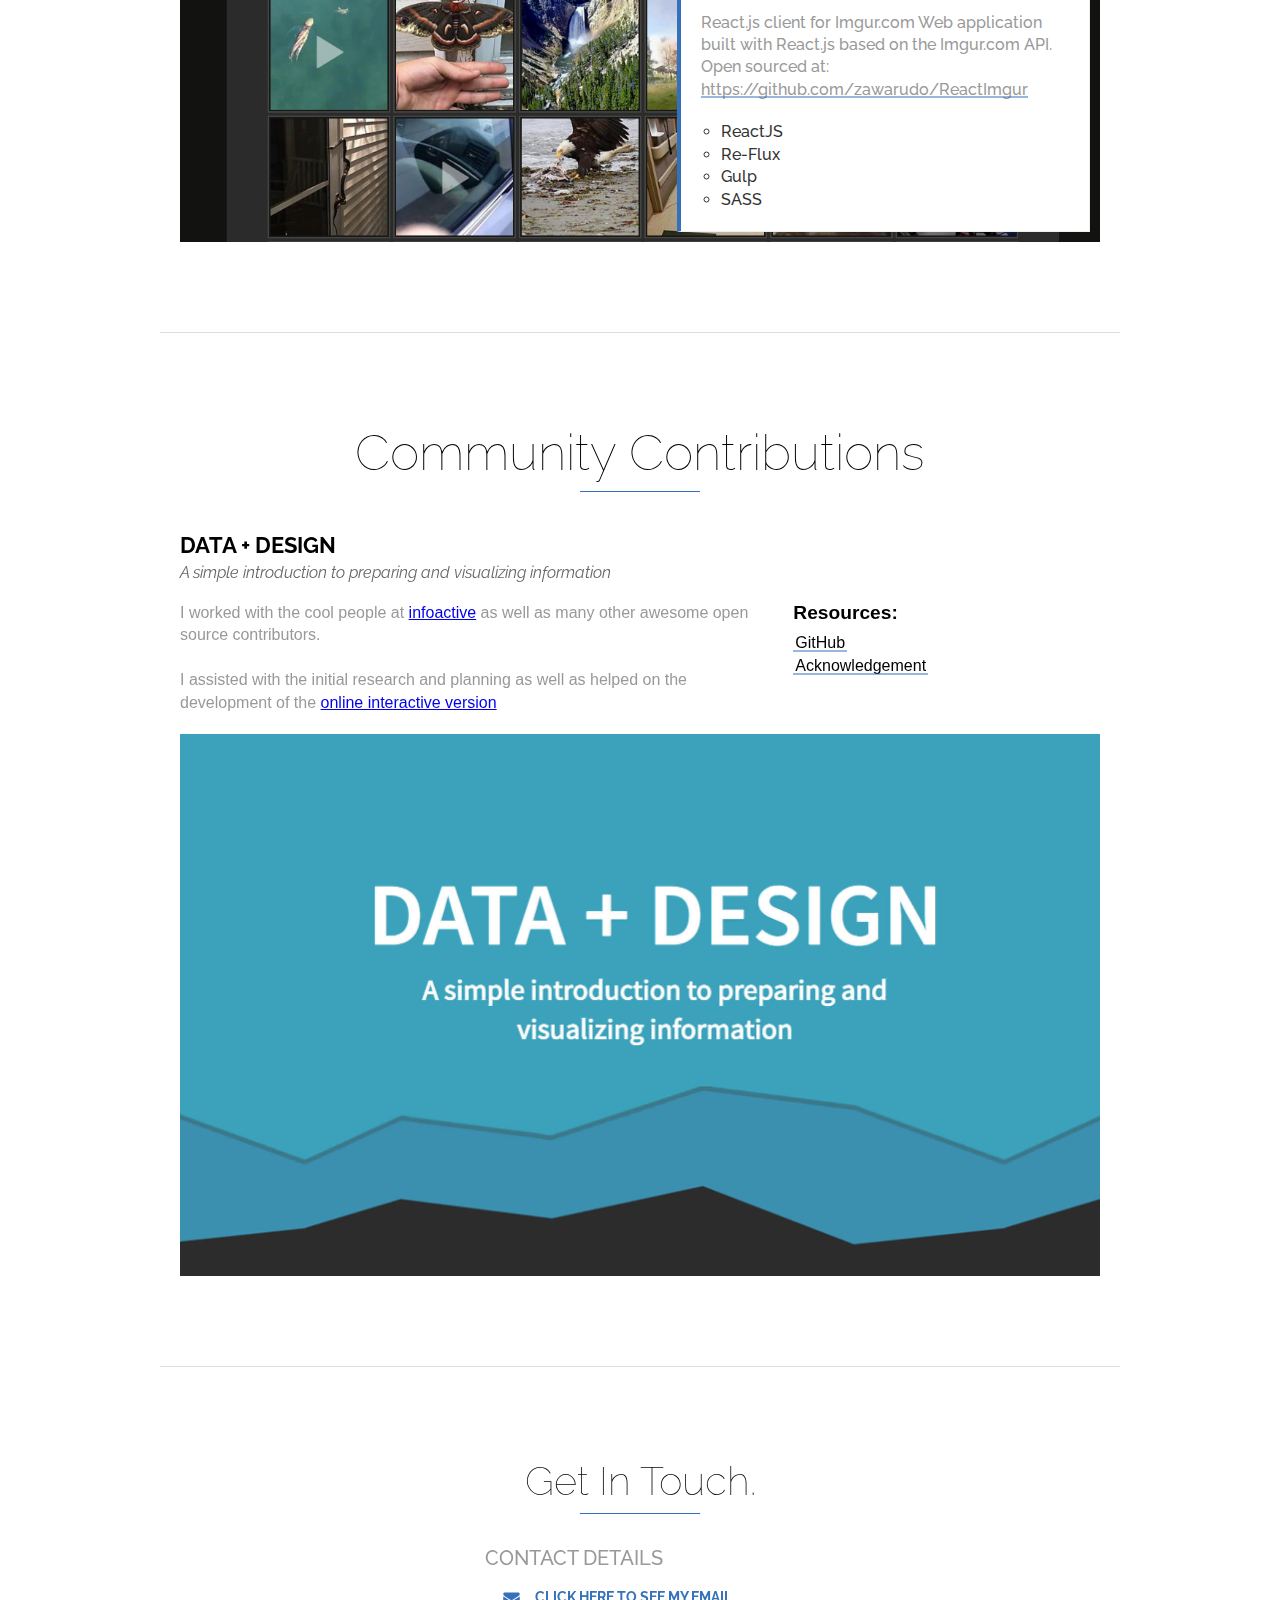
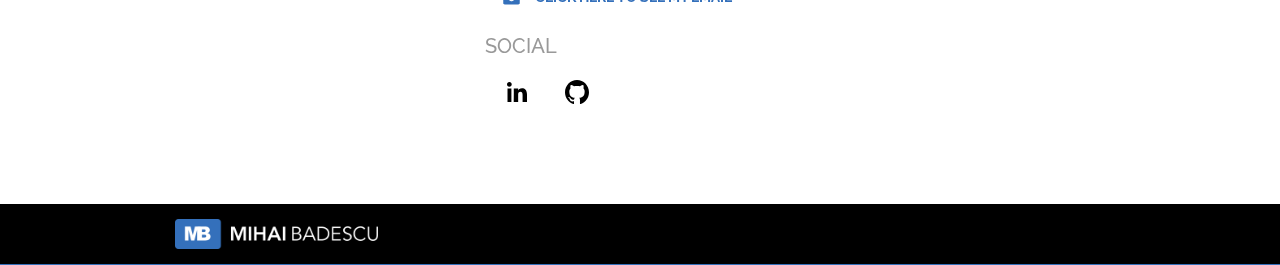
==== commit f0fd2e03: "Moving back to gh-pages" ====
--- a/index.html
+++ b/index.html
@@ -14,8 +14,8 @@
 </text>
 </g>
 </g>
-</svg></div><ul class="top-bar-menu"><li class="open_menu_button">Menu</li><li class="close_menu_button"><span>X</span></li><li><a href="#welcome">Welcome</a></li><li><a href="#resume">Resume</a></li><li><a href="#projects">Projects</a></li><li><a href="#community">Community</a></li><li><li class="is-contact"><a href="#contact">Contact</a></li></ul></div></div><div id="welcome" class="welcome section"><video autoplay="" loop="" id="bg_video"><source src="/video/video.webm" type="video/webm">
-<source src="/video/video.mp4" type="video/mp4"></video><div class="welcome-overlay"></div><div class="welcome-body"><img src="./images/color-logo.png" class="color-logo"><h1> </h1><ul class="tags"><li>#frontend</li><li>#react</li><li>#react-native</li><li>#redux</li></ul></div></div><div id="resume" class="resume section"><div class="resume-body section-body"><div class="resume-header"><div class="resume-header_body"><div class="avatar-box"><img src="./images/avatar.jpg" alt="Mihai Badescu resume avatar"></div><div class="title-box"><div class="subtitle">Resume</div><div class="title">Mihai Badescu</div><ul class="menu"><li data-activate="skills" class="is-skills is-active">Skills</li><li data-activate="work_experience" class="is-work_experience">Experience</li><li data-activate="education" class="is-education">Education</li></ul></div></div></div><ul class="resume-block is-skills is-active"><li><div class="rb-side"><div class="rb-label">Frontend</div></div><div class="rb-content"><div class="rb-label">Frontend</div><ul class="rb-list"><li>ES6</li><li><a href="https://facebook.github.io/react/" target="_blank">React</a></li><li><a href="https://facebook.github.io/react-native/" target="_blank">React&nbsp;Native</a></li><li><a href="http://redux.js.org/" target="_blank">Redux</a></li><li><a href="https://d3js.org/" target="_blank">D3JS</a></li><li><a href="https://webpack.js.org/">Webpack</a></li></ul></div></li><li><div class="rb-side"><div class="rb-label">Backend</div></div><div class="rb-content"><div class="rb-label">Backend</div><ul class="rb-list"><li>Node.js</li><li>Firebase</li><li>MySQL, NoSQL</li></ul></div></li><li><div class="rb-side"><div class="rb-label">Code Samples</div></div><div class="rb-content"><div class="rb-label">Code sample</div><h3 class="rb-title">React + Redux + ES6</h3><ul class="rb-list"><li><a href="https://github.com/zawarudo/wikipedia-react-redux/" target="_blank">Wikipedia Client</a></li></ul><h3 class="rb-title">React + Canvas</h3><ul class="rb-list"><li><a href="https://github.com/zawarudo/CatReader/" target="_blank">Speed Reading Research Prototype Implementation</a></li></ul></div></li></ul><ul class="resume-block is-work_experience"><li><div class="rb-side"><div class="rb-label">2017 - now</div></div><div class="rb-content"><div class="rb-degree">Freelance Front-End React/React-Native developer</div><h3 class="rb-title"><span>Freelance, </span>Tokyo</h3><div class="rb-abstract">Offering consulting services, specializing on <a href="https://facebook.github.io/react/" target="_blank">React</a>, <a href="https://facebook.github.io/react-native/" target="_blank">React&nbsp;Native</a> and other modern front end technologies.</div></div></li><li><div class="rb-side"><div class="rb-label">2014 - 2016</div></div><div class="rb-content"><div class="rb-degree">FullStack Ecommerce Developer</div><h3 class="rb-title"><span>For Your Party, </span>Chicago</h3><div class="rb-abstract">Implemented multiple features, bug fixes and performance improvements on a range of technologies across both B2B and B2C codebases.</br></br>
+</svg></div><ul class="top-bar-menu"><li class="open_menu_button">Menu</li><li class="close_menu_button"><span>X</span></li><li><a href="#welcome">Welcome</a></li><li><a href="#resume">Resume</a></li><li><a href="#projects">Projects</a></li><li><a href="#community">Community</a></li><li><li class="is-contact"><a href="#contact">Contact</a></li></ul></div></div><div id="welcome" class="welcome section"><video autoplay="" loop="" id="bg_video"><source src="./video/video.webm" type="video/webm">
+<source src="./video/video.mp4" type="video/mp4"></video><div class="welcome-overlay"></div><div class="welcome-body"><img src="./images/color-logo.png" class="color-logo"><h1> </h1><ul class="tags"><li>#frontend</li><li>#react</li><li>#react-native</li><li>#redux</li></ul></div></div><div id="resume" class="resume section"><div class="resume-body section-body"><div class="resume-header"><div class="resume-header_body"><div class="avatar-box"><img src="./images/avatar.jpg" alt="Mihai Badescu resume avatar"></div><div class="title-box"><div class="subtitle">Resume</div><div class="title">Mihai Badescu</div><ul class="menu"><li data-activate="skills" class="is-skills is-active">Skills</li><li data-activate="work_experience" class="is-work_experience">Experience</li><li data-activate="education" class="is-education">Education</li></ul></div></div></div><ul class="resume-block is-skills is-active"><li><div class="rb-side"><div class="rb-label">Frontend</div></div><div class="rb-content"><div class="rb-label">Frontend</div><ul class="rb-list"><li>ES6</li><li><a href="https://facebook.github.io/react/" target="_blank">React</a></li><li><a href="https://facebook.github.io/react-native/" target="_blank">React&nbsp;Native</a></li><li><a href="http://redux.js.org/" target="_blank">Redux</a></li><li><a href="https://d3js.org/" target="_blank">D3JS</a></li><li><a href="https://webpack.js.org/">Webpack</a></li></ul></div></li><li><div class="rb-side"><div class="rb-label">Backend</div></div><div class="rb-content"><div class="rb-label">Backend</div><ul class="rb-list"><li>Node.js</li><li>Firebase</li><li>MySQL, NoSQL</li></ul></div></li><li><div class="rb-side"><div class="rb-label">Code Samples</div></div><div class="rb-content"><div class="rb-label">Code sample</div><h3 class="rb-title">React + Redux + ES6</h3><ul class="rb-list"><li><a href="https://github.com/zawarudo/wikipedia-react-redux/" target="_blank">Wikipedia Client</a></li></ul><h3 class="rb-title">React + Canvas</h3><ul class="rb-list"><li><a href="https://github.com/zawarudo/CatReader/" target="_blank">Speed Reading Research Prototype Implementation</a></li></ul></div></li></ul><ul class="resume-block is-work_experience"><li><div class="rb-side"><div class="rb-label">2017 - now</div></div><div class="rb-content"><div class="rb-degree">Freelance Front-End React/React-Native developer</div><h3 class="rb-title"><span>Freelance, </span>Tokyo</h3><div class="rb-abstract">Offering consulting services, specializing on <a href="https://facebook.github.io/react/" target="_blank">React</a>, <a href="https://facebook.github.io/react-native/" target="_blank">React&nbsp;Native</a> and other modern front end technologies.</div></div></li><li><div class="rb-side"><div class="rb-label">2014 - 2016</div></div><div class="rb-content"><div class="rb-degree">FullStack Ecommerce Developer</div><h3 class="rb-title"><span>For Your Party, </span>Chicago</h3><div class="rb-abstract">Implemented multiple features, bug fixes and performance improvements on a range of technologies across both B2B and B2C codebases.</br></br>
 Evangelized best practices and created resources in a wiki, that helped accelerate development process, clarify coding standards, and improve maintainability.</br></br>
 Simplified a week long manual task to less than 10 minutes by implementing an automated product error checker using PhantomJS in one week to be able to identify erroneous designs in our products.</div></div></li><li><div class="rb-side"><div class="rb-label">2013 - 2014</div></div><div class="rb-content"><div class="rb-degree">Analytics Suite Developer</div><h3 class="rb-title"><span>Alan Ross Machinery </span>Chicago</h3><div class="rb-abstract">Contracted as designer and developer to create a suite of web-based data analysis tools.</br></br>
 Implemented interactive data visualization tools using D3.js which allowed rich exploration of the company’s data for decision makers.</div></div></li></ul><ul class="resume-block is-education"><li><div class="rb-side"><div class="rb-label">2008 - 2012</div></div><div class="rb-content"><div class="rb-degree">Bachelor of Science: Computer Science</div><h3 class="rb-title">Illinois Institute Of Technology, Chicago</h3></div></li></ul></div></div><div id="projects" class="projects section"><div class="projects-body section-body"><h2 class="section-title fit-text">Selected Projects</h2><div id="projects-react"></div></div></div><div id="community" class="community section"><div class="community-body section-body"><h2 class="section-title fit-text">Community Contributions</h2><div class="b-community_event"><h3 class="b-ce-title">DATA + DESIGN<div class="b-ce-date">A simple introduction to preparing and visualizing information</div></h3><div class="pure-g"><div class="pure-u-1 pure-u-lg-2-3"><div class="b-ce-description">I worked with the cool people at <a href="https://infoactive.co">infoactive</a> as well as many other awesome open source contributors.</br></br> I assisted with the initial research and planning as well as helped on the development of the <a href="https://infoactive.co/data-design/titlepage01.html">online interactive version</a></div></div><div class="pure-u-1 pure-u-lg-1-3"><div class="b-ce-resources"><strong>Resources:</strong><ul><li><a href="https://github.com/infoactive/data-design/">GitHub</a></li><li><a href="https://infoactive.co/data-design/acknowledgments01.html">Acknowledgement</a></li></ul></div></div></div><div class="communityItem"><img src="./images/portfolio/data_design.jpg" alt=""></div></div></div></div><div id="contact" class="contact section"><div class="contact-body section-body"><div class="contact-data"><h2 class="section-title">Get In Touch.</h2><h4 class="section-subtitle">Contact details</h4><ul class="contact-details-list"><li><div class="icon"><svg width="40px" height="40px" viewBox="0 0 40 40" version="1.1" xmlns="http://www.w3.org/2000/svg" xmlns:xlink="http://www.w3.org/1999/xlink" xmlns:sketch="http://www.bohemiancoding.com/sketch/ns">
